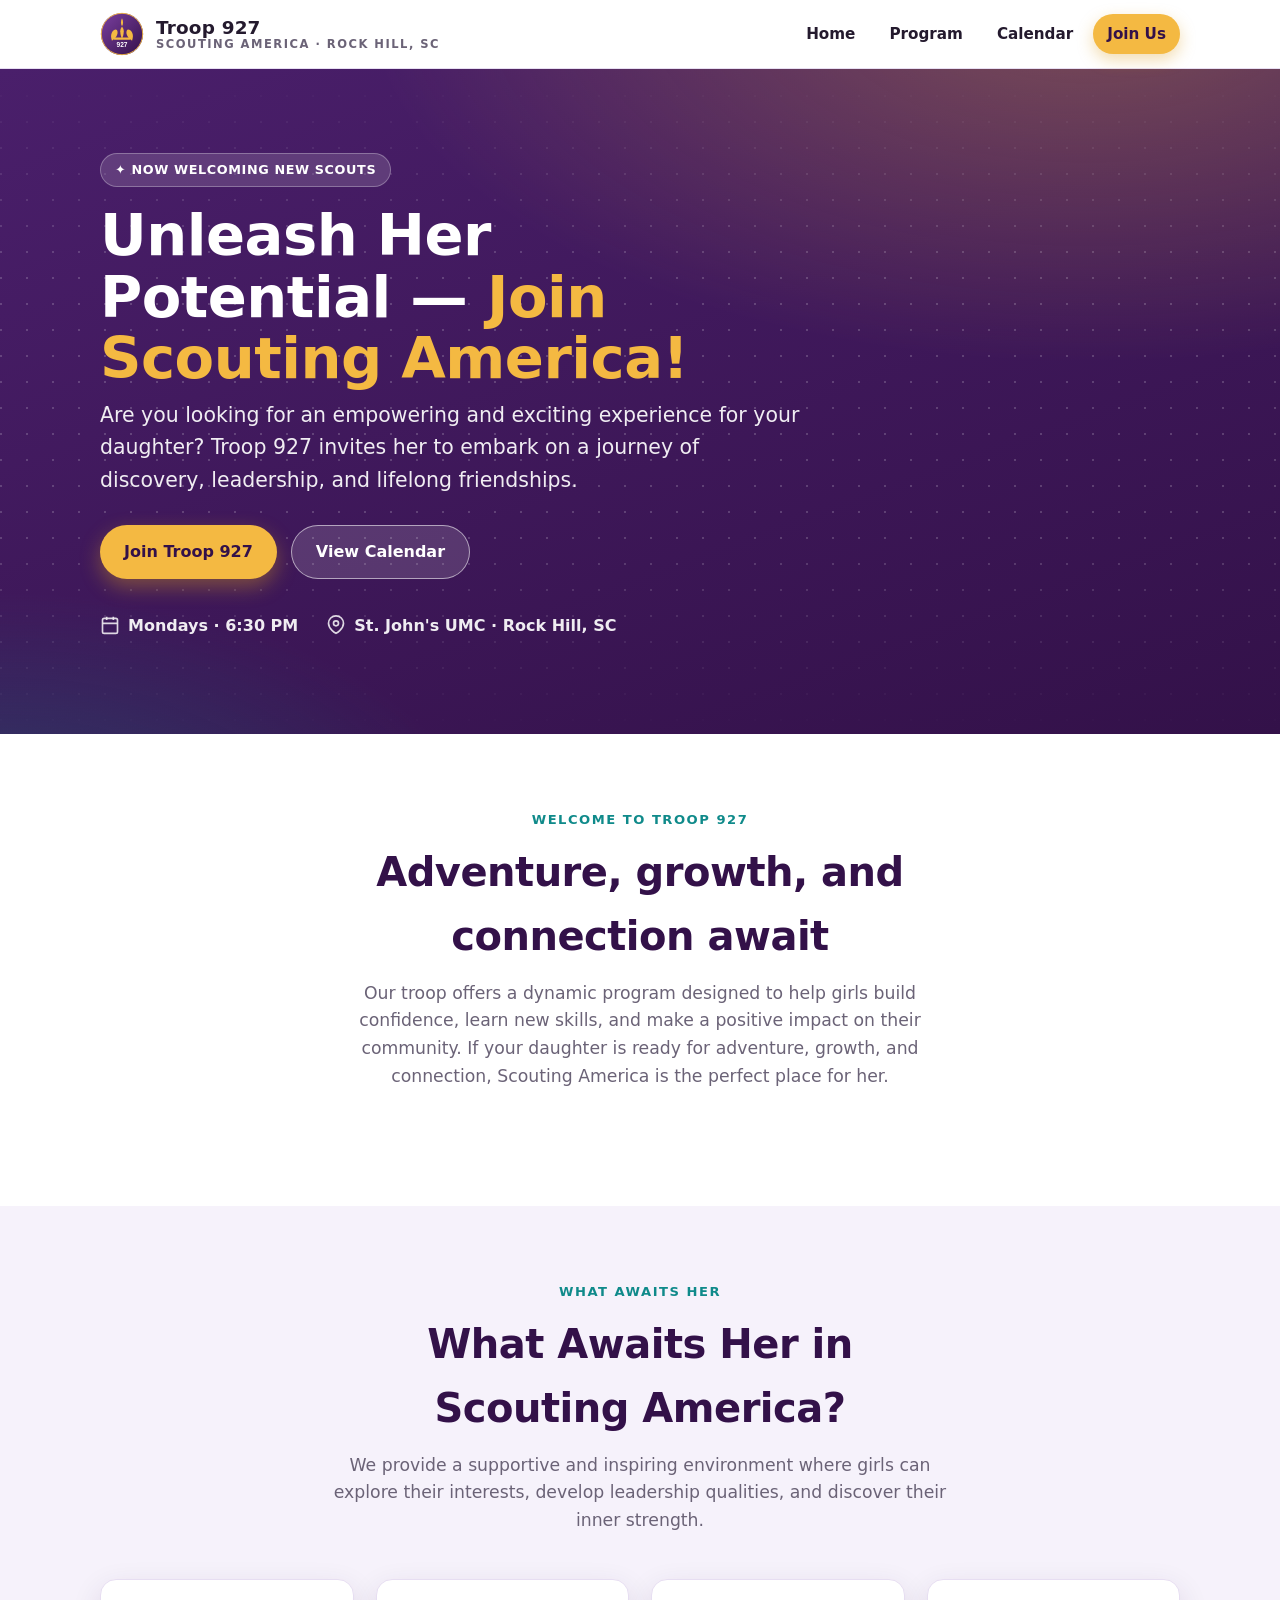
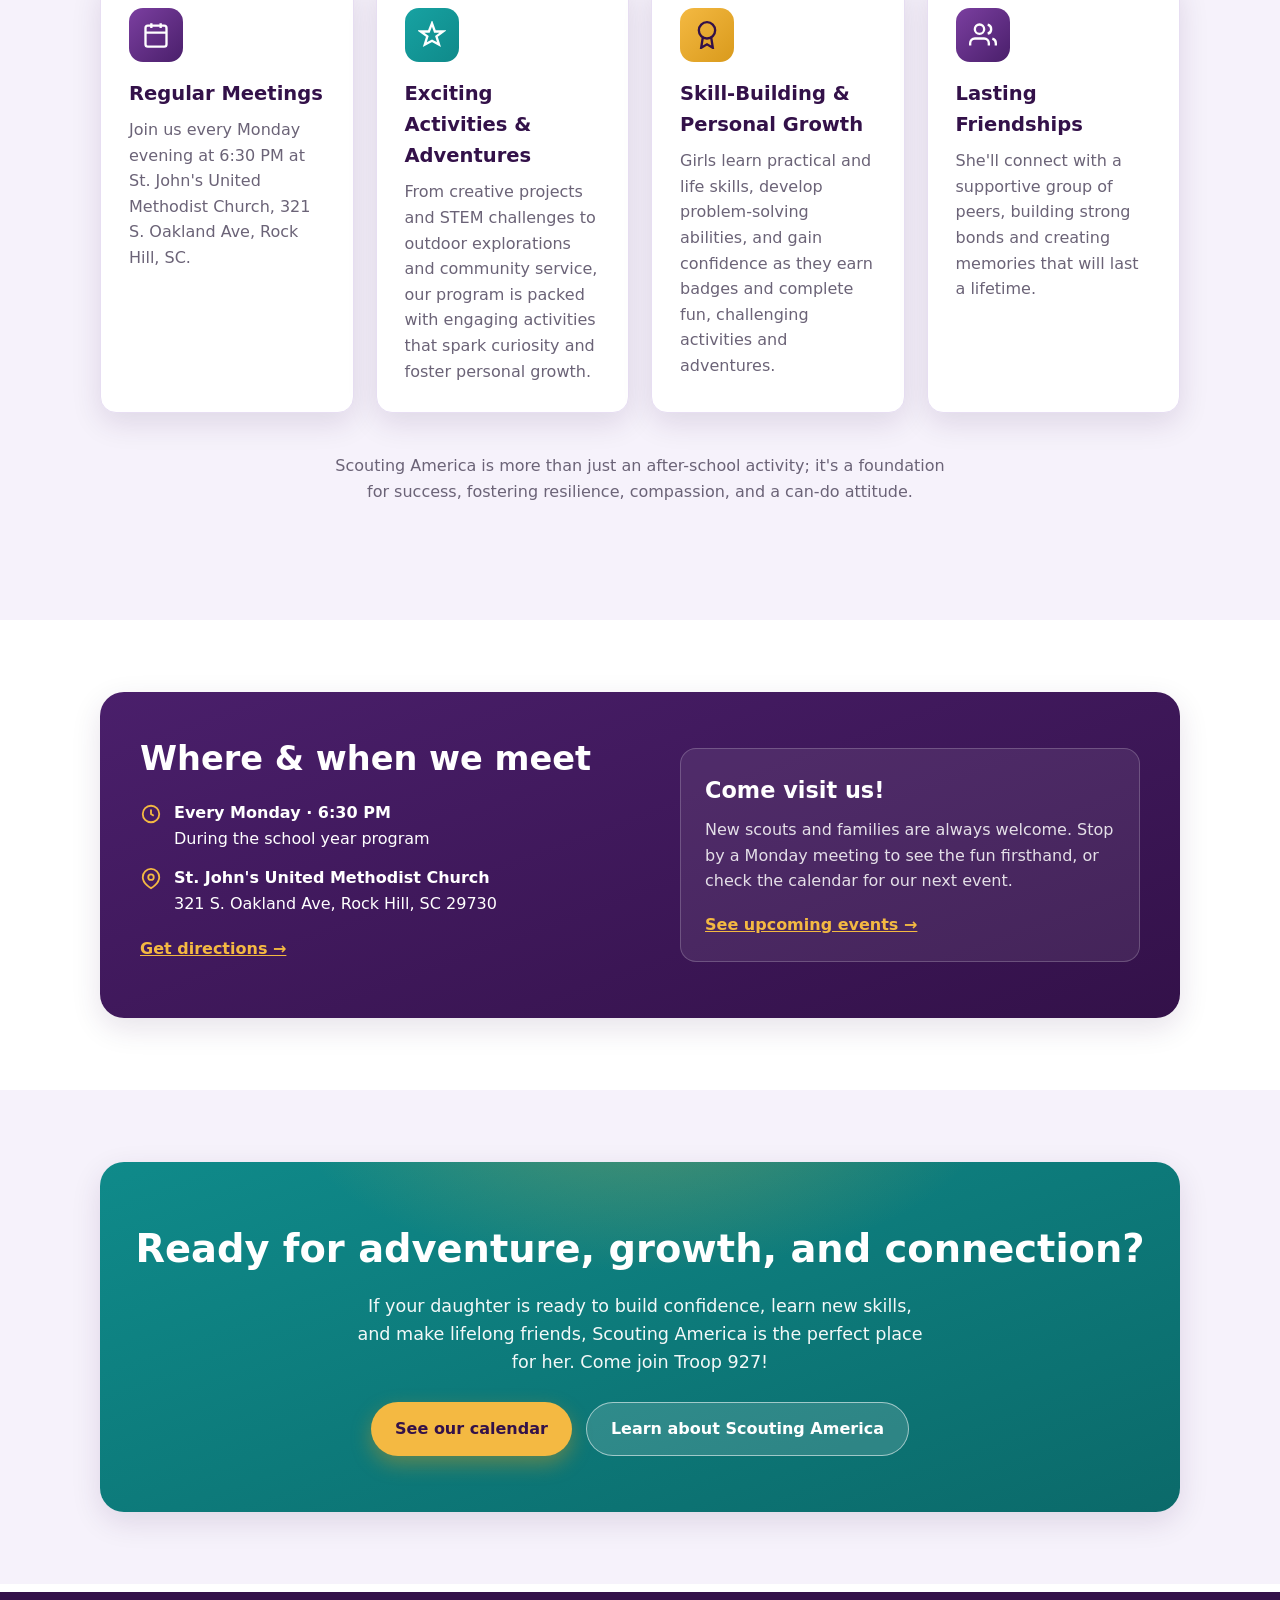
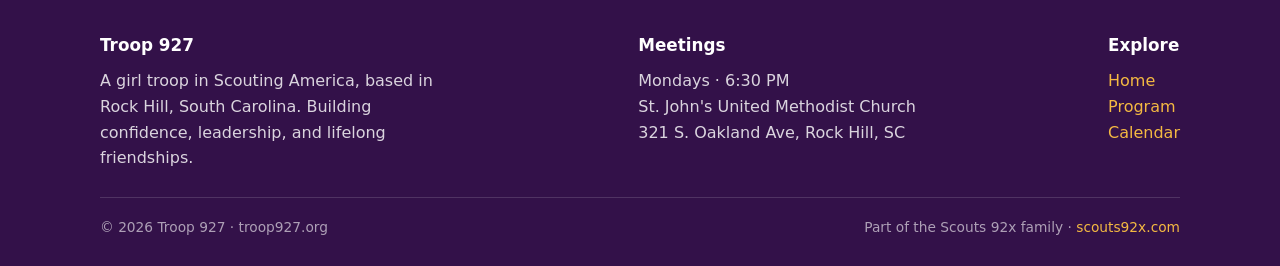
==== index.html @ 01d88c57 "Initial Troop 927 site: home + dynamic events calendar Co-authored-by: Copilot <223556219+Copilot@us" ====
<!DOCTYPE html>
<html lang="en">
<head>
  <meta charset="UTF-8" />
  <meta name="viewport" content="width=device-width, initial-scale=1.0" />
  <title>Troop 927 · Scouting America · Rock Hill, SC</title>
  <meta name="description" content="Troop 927 is a girl troop in Scouting America based in Rock Hill, SC. Adventure, leadership, and lifelong friendships. Meetings every Monday at 6:30pm at St. John's United Methodist Church." />
  <meta property="og:title" content="Troop 927 · Unleash Her Potential" />
  <meta property="og:description" content="Join our girl troop in Scouting America — adventure, leadership, and lifelong friendships in Rock Hill, SC." />
  <meta property="og:type" content="website" />
  <link rel="icon" href="assets/logo.svg" type="image/svg+xml" />
  <link rel="stylesheet" href="css/styles.css" />
</head>
<body>
  <header class="site-header">
    <div class="container bar">
      <a class="brand" href="index.html">
        <img src="assets/logo.svg" alt="Troop 927 crest" />
        <span class="name">Troop 927<span class="sub">Scouting America · Rock Hill, SC</span></span>
      </a>
      <button class="nav-toggle" aria-label="Menu" aria-expanded="false">
        <svg viewBox="0 0 24 24" fill="none" stroke="currentColor" stroke-width="2.2"><path d="M3 6h18M3 12h18M3 18h18"/></svg>
      </button>
      <nav class="nav">
        <a href="index.html">Home</a>
        <a href="index.html#program">Program</a>
        <a href="events.html">Calendar</a>
        <a href="index.html#join" class="cta">Join Us</a>
      </nav>
    </div>
  </header>

  <main>
    <!-- HERO -->
    <section class="hero">
      <div class="blob"></div>
      <div class="container">
        <span class="eyebrow">✦ Now welcoming new scouts</span>
        <h1>Unleash Her Potential — <span class="accent">Join Scouting America!</span></h1>
        <p class="lead">Are you looking for an empowering and exciting experience for your daughter? Troop 927 invites her to embark on a journey of discovery, leadership, and lifelong friendships.</p>
        <div class="hero-actions">
          <a class="btn btn-gold" href="#join">Join Troop 927</a>
          <a class="btn btn-ghost" href="events.html">View Calendar</a>
        </div>
        <div class="hero-meta">
          <span>
            <svg viewBox="0 0 24 24" fill="none" stroke="currentColor" stroke-width="2"><rect x="3" y="4" width="18" height="18" rx="2"/><path d="M16 2v4M8 2v4M3 10h18"/></svg>
            Mondays · 6:30 PM
          </span>
          <span>
            <svg viewBox="0 0 24 24" fill="none" stroke="currentColor" stroke-width="2"><path d="M21 10c0 7-9 12-9 12s-9-5-9-12a9 9 0 0 1 18 0z"/><circle cx="12" cy="10" r="3"/></svg>
            St. John's UMC · Rock Hill, SC
          </span>
        </div>
      </div>
    </section>

    <!-- INTRO -->
    <section class="section">
      <div class="container section-head">
        <span class="kicker">Welcome to Troop 927</span>
        <h2>Adventure, growth, and connection await</h2>
        <p>Our troop offers a dynamic program designed to help girls build confidence, learn new skills, and make a positive impact on their community. If your daughter is ready for adventure, growth, and connection, Scouting America is the perfect place for her.</p>
      </div>
    </section>

    <!-- PROGRAM CARDS -->
    <section class="section tint" id="program">
      <div class="container">
        <div class="section-head">
          <span class="kicker">What awaits her</span>
          <h2>What Awaits Her in Scouting America?</h2>
          <p>We provide a supportive and inspiring environment where girls can explore their interests, develop leadership qualities, and discover their inner strength.</p>
        </div>
        <div class="grid">
          <article class="card">
            <div class="ic">
              <svg viewBox="0 0 24 24" fill="none" stroke="currentColor" stroke-width="2"><rect x="3" y="4" width="18" height="18" rx="2"/><path d="M16 2v4M8 2v4M3 10h18"/></svg>
            </div>
            <h3>Regular Meetings</h3>
            <p>Join us every Monday evening at 6:30 PM at St. John's United Methodist Church, 321 S. Oakland Ave, Rock Hill, SC.</p>
          </article>
          <article class="card teal">
            <div class="ic">
              <svg viewBox="0 0 24 24" fill="none" stroke="currentColor" stroke-width="2"><path d="M12 2l2.5 7h7l-5.7 4.2 2.2 7L12 17l-6.2 3.2 2.2-7L2.3 9h7z"/></svg>
            </div>
            <h3>Exciting Activities &amp; Adventures</h3>
            <p>From creative projects and STEM challenges to outdoor explorations and community service, our program is packed with engaging activities that spark curiosity and foster personal growth.</p>
          </article>
          <article class="card gold">
            <div class="ic">
              <svg viewBox="0 0 24 24" fill="none" stroke="currentColor" stroke-width="2"><path d="M12 15a7 7 0 1 0 0-14 7 7 0 0 0 0 14z"/><path d="M8.5 13.5L7 23l5-3 5 3-1.5-9.5"/></svg>
            </div>
            <h3>Skill-Building &amp; Personal Growth</h3>
            <p>Girls learn practical and life skills, develop problem-solving abilities, and gain confidence as they earn badges and complete fun, challenging activities and adventures.</p>
          </article>
          <article class="card">
            <div class="ic">
              <svg viewBox="0 0 24 24" fill="none" stroke="currentColor" stroke-width="2"><path d="M17 21v-2a4 4 0 0 0-4-4H5a4 4 0 0 0-4 4v2"/><circle cx="9" cy="7" r="4"/><path d="M23 21v-2a4 4 0 0 0-3-3.87M16 3.13a4 4 0 0 1 0 7.75"/></svg>
            </div>
            <h3>Lasting Friendships</h3>
            <p>She'll connect with a supportive group of peers, building strong bonds and creating memories that will last a lifetime.</p>
          </article>
        </div>
        <p class="section-head" style="margin-top:40px;color:var(--muted)">Scouting America is more than just an after-school activity; it's a foundation for success, fostering resilience, compassion, and a can-do attitude.</p>
      </div>
    </section>

    <!-- MEETING DETAILS -->
    <section class="section">
      <div class="container">
        <div class="meeting">
          <div>
            <h2>Where &amp; when we meet</h2>
            <ul>
              <li>
                <svg viewBox="0 0 24 24" fill="none" stroke="currentColor" stroke-width="2"><circle cx="12" cy="12" r="9"/><path d="M12 7v5l3 2"/></svg>
                <div><strong>Every Monday · 6:30 PM</strong><br />During the school year program</div>
              </li>
              <li>
                <svg viewBox="0 0 24 24" fill="none" stroke="currentColor" stroke-width="2"><path d="M21 10c0 7-9 12-9 12s-9-5-9-12a9 9 0 0 1 18 0z"/><circle cx="12" cy="10" r="3"/></svg>
                <div><strong>St. John's United Methodist Church</strong><br />321 S. Oakland Ave, Rock Hill, SC 29730</div>
              </li>
            </ul>
            <p style="margin-top:20px"><a href="https://www.google.com/maps/search/?api=1&amp;query=St.+John%27s+United+Methodist+Church+321+S+Oakland+Ave+Rock+Hill+SC" target="_blank" rel="noopener">Get directions →</a></p>
          </div>
          <div class="map">
            <div class="big">Come visit us!</div>
            <p style="margin:8px 0 0;color:rgba(255,255,255,.85)">New scouts and families are always welcome. Stop by a Monday meeting to see the fun firsthand, or check the calendar for our next event.</p>
            <p style="margin:18px 0 0"><a href="events.html">See upcoming events →</a></p>
          </div>
        </div>
      </div>
    </section>

    <!-- JOIN CTA -->
    <section class="section tint" id="join">
      <div class="container">
        <div class="cta-band">
          <h2>Ready for adventure, growth, and connection?</h2>
          <p>If your daughter is ready to build confidence, learn new skills, and make lifelong friends, Scouting America is the perfect place for her. Come join Troop 927!</p>
          <div style="display:flex;gap:14px;justify-content:center;flex-wrap:wrap">
            <a class="btn btn-gold" href="events.html">See our calendar</a>
            <a class="btn btn-ghost" href="https://beascout.scouting.org/" target="_blank" rel="noopener">Learn about Scouting America</a>
          </div>
        </div>
      </div>
    </section>
  </main>

  <footer class="site-footer">
    <div class="container">
      <div class="cols">
        <div style="max-width:34ch">
          <h4>Troop 927</h4>
          <p style="margin:0">A girl troop in Scouting America, based in Rock Hill, South Carolina. Building confidence, leadership, and lifelong friendships.</p>
        </div>
        <div>
          <h4>Meetings</h4>
          <p style="margin:0">Mondays · 6:30 PM<br />St. John's United Methodist Church<br />321 S. Oakland Ave, Rock Hill, SC</p>
        </div>
        <div>
          <h4>Explore</h4>
          <p style="margin:0">
            <a href="index.html">Home</a><br />
            <a href="index.html#program">Program</a><br />
            <a href="events.html">Calendar</a>
          </p>
        </div>
      </div>
      <div class="fine">
        <span>&copy; <span id="year"></span> Troop 927 · troop927.org</span>
        <span>Part of the Scouts 92x family · <a href="https://scouts92x.com">scouts92x.com</a></span>
      </div>
    </div>
  </footer>

  <script src="js/main.js"></script>
</body>
</html>
---- css/styles.css ----
:root {
  --plum: #4a1f6b;
  --plum-deep: #331149;
  --violet: #7b3fa0;
  --gold: #f4b942;
  --gold-deep: #d99a1c;
  --teal: #0f8a8a;
  --ink: #241a2e;
  --muted: #6b6377;
  --paper: #ffffff;
  --cloud: #f6f2fb;
  --line: #e7def2;
  --shadow: 0 10px 30px rgba(51, 17, 73, .12);
  --radius: 16px;
  --max: 1120px;
  font-synthesis: none;
}

* { box-sizing: border-box; }

html { scroll-behavior: smooth; }

body {
  margin: 0;
  font-family: "Segoe UI", system-ui, -apple-system, Roboto, Helvetica, Arial, sans-serif;
  color: var(--ink);
  background: var(--paper);
  line-height: 1.6;
}

a { color: var(--violet); }

img { max-width: 100%; display: block; }

.container {
  width: 100%;
  max-width: var(--max);
  margin-inline: auto;
  padding-inline: 20px;
}

/* ---------- Header ---------- */
.site-header {
  position: sticky;
  top: 0;
  z-index: 40;
  background: rgba(255, 255, 255, .9);
  backdrop-filter: saturate(180%) blur(10px);
  border-bottom: 1px solid var(--line);
}
.site-header .bar {
  display: flex;
  align-items: center;
  justify-content: space-between;
  gap: 16px;
  padding-block: 12px;
}
.brand {
  display: flex;
  align-items: center;
  gap: 12px;
  text-decoration: none;
  color: var(--ink);
}
.brand img { width: 44px; height: 44px; }
.brand .name { font-weight: 800; font-size: 1.15rem; line-height: 1.1; letter-spacing: .2px; }
.brand .sub { display: block; font-weight: 600; font-size: .72rem; color: var(--muted); text-transform: uppercase; letter-spacing: 1.5px; }

.nav {
  display: flex;
  align-items: center;
  gap: 6px;
}
.nav a {
  text-decoration: none;
  color: var(--ink);
  font-weight: 600;
  padding: 8px 14px;
  border-radius: 999px;
  font-size: .95rem;
}
.nav a:hover { background: var(--cloud); }
.nav a.cta {
  background: var(--gold);
  color: var(--plum-deep);
  box-shadow: 0 6px 16px rgba(217, 154, 28, .35);
}
.nav a.cta:hover { background: var(--gold-deep); color: #fff; }

.nav-toggle { display: none; }

/* ---------- Buttons ---------- */
.btn {
  display: inline-flex;
  align-items: center;
  gap: 8px;
  text-decoration: none;
  font-weight: 700;
  padding: 13px 24px;
  border-radius: 999px;
  border: 0;
  cursor: pointer;
  font-size: 1rem;
  transition: transform .12s ease, box-shadow .12s ease;
}
.btn:hover { transform: translateY(-2px); }
.btn-gold { background: var(--gold); color: var(--plum-deep); box-shadow: 0 8px 20px rgba(217, 154, 28, .4); }
.btn-gold:hover { background: var(--gold-deep); color: #fff; }
.btn-ghost { background: rgba(255, 255, 255, .14); color: #fff; border: 1.5px solid rgba(255, 255, 255, .55); }
.btn-ghost:hover { background: rgba(255, 255, 255, .24); }
.btn-plum { background: var(--plum); color: #fff; box-shadow: var(--shadow); }
.btn-plum:hover { background: var(--plum-deep); }

/* ---------- Hero ---------- */
.hero {
  position: relative;
  color: #fff;
  background:
    radial-gradient(1200px 600px at 85% -10%, rgba(244, 185, 66, .32), transparent 60%),
    radial-gradient(900px 500px at 0% 120%, rgba(15, 138, 138, .35), transparent 55%),
    linear-gradient(160deg, var(--plum) 0%, var(--plum-deep) 100%);
  overflow: hidden;
}
.hero .container { padding-block: 84px 96px; position: relative; z-index: 2; }
.eyebrow {
  display: inline-flex;
  align-items: center;
  gap: 8px;
  background: rgba(255, 255, 255, .14);
  border: 1px solid rgba(255, 255, 255, .28);
  color: #fff;
  padding: 6px 14px;
  border-radius: 999px;
  font-weight: 700;
  font-size: .8rem;
  letter-spacing: .6px;
  text-transform: uppercase;
}
.hero h1 {
  font-size: clamp(2.1rem, 5vw, 3.6rem);
  line-height: 1.06;
  margin: 18px 0 10px;
  max-width: 16ch;
  font-weight: 900;
  letter-spacing: -.5px;
}
.hero h1 .accent { color: var(--gold); }
.hero p.lead {
  font-size: clamp(1.05rem, 2vw, 1.28rem);
  max-width: 54ch;
  color: rgba(255, 255, 255, .92);
  margin: 0 0 28px;
}
.hero-actions { display: flex; flex-wrap: wrap; gap: 14px; }
.hero-meta {
  margin-top: 34px;
  display: flex;
  flex-wrap: wrap;
  gap: 12px 28px;
  font-weight: 600;
  color: rgba(255, 255, 255, .92);
}
.hero-meta span { display: inline-flex; align-items: center; gap: 8px; }
.hero-meta svg { width: 20px; height: 20px; opacity: .9; }
.blob {
  position: absolute;
  inset: 0;
  z-index: 1;
  opacity: .18;
  background-image: radial-gradient(circle at 1px 1px, #fff 1px, transparent 0);
  background-size: 26px 26px;
  mask-image: linear-gradient(180deg, transparent, #000 30%, #000 70%, transparent);
}

/* ---------- Sections ---------- */
.section { padding-block: 72px; }
.section.tint { background: var(--cloud); }
.section-head { text-align: center; max-width: 62ch; margin: 0 auto 44px; }
.section-head .kicker {
  color: var(--teal);
  font-weight: 800;
  letter-spacing: 1.5px;
  text-transform: uppercase;
  font-size: .82rem;
}
.section-head h2 {
  font-size: clamp(1.7rem, 3.4vw, 2.5rem);
  margin: 8px 0 12px;
  font-weight: 900;
  letter-spacing: -.5px;
  color: var(--plum-deep);
}
.section-head p { color: var(--muted); font-size: 1.08rem; margin: 0; }

/* ---------- Cards ---------- */
.grid {
  display: grid;
  grid-template-columns: repeat(auto-fit, minmax(250px, 1fr));
  gap: 22px;
}
.card {
  background: var(--paper);
  border: 1px solid var(--line);
  border-radius: var(--radius);
  padding: 28px;
  box-shadow: var(--shadow);
  transition: transform .15s ease, box-shadow .15s ease;
}
.card:hover { transform: translateY(-4px); box-shadow: 0 18px 40px rgba(51, 17, 73, .16); }
.card .ic {
  width: 54px; height: 54px;
  border-radius: 14px;
  display: grid; place-items: center;
  margin-bottom: 16px;
  background: linear-gradient(135deg, var(--violet), var(--plum));
  color: #fff;
}
.card .ic svg { width: 28px; height: 28px; }
.card.teal .ic { background: linear-gradient(135deg, #17a2a2, var(--teal)); }
.card.gold .ic { background: linear-gradient(135deg, var(--gold), var(--gold-deep)); color: var(--plum-deep); }
.card h3 { margin: 0 0 8px; font-size: 1.22rem; color: var(--plum-deep); }
.card p { margin: 0; color: var(--muted); }

/* ---------- Meeting strip ---------- */
.meeting {
  display: grid;
  grid-template-columns: 1.1fr 1fr;
  gap: 34px;
  align-items: center;
  background: linear-gradient(160deg, var(--plum), var(--plum-deep));
  color: #fff;
  border-radius: 24px;
  padding: 40px;
  box-shadow: var(--shadow);
}
.meeting h2 { margin: 0 0 14px; font-size: clamp(1.5rem, 3vw, 2.1rem); }
.meeting ul { list-style: none; padding: 0; margin: 0; display: grid; gap: 14px; }
.meeting li { display: flex; gap: 12px; align-items: flex-start; }
.meeting li svg { width: 22px; height: 22px; flex: none; margin-top: 3px; color: var(--gold); }
.meeting .map {
  background: rgba(255, 255, 255, .08);
  border: 1px solid rgba(255, 255, 255, .2);
  border-radius: 16px;
  padding: 24px;
}
.meeting .map .big { font-size: 1.4rem; font-weight: 800; }
.meeting a { color: var(--gold); font-weight: 700; }

/* ---------- CTA band ---------- */
.cta-band {
  text-align: center;
  background:
    radial-gradient(600px 300px at 50% -20%, rgba(244,185,66,.3), transparent 60%),
    linear-gradient(160deg, var(--teal), #0b6a6a);
  color: #fff;
  border-radius: 24px;
  padding: 56px 28px;
  box-shadow: var(--shadow);
}
.cta-band h2 { font-size: clamp(1.7rem, 3.4vw, 2.4rem); margin: 0 0 12px; }
.cta-band p { max-width: 52ch; margin: 0 auto 26px; font-size: 1.1rem; opacity: .95; }

/* ---------- Footer ---------- */
.site-footer {
  background: var(--plum-deep);
  color: rgba(255, 255, 255, .82);
  padding-block: 40px 28px;
  margin-top: 8px;
}
.site-footer .cols {
  display: flex;
  flex-wrap: wrap;
  gap: 28px;
  justify-content: space-between;
}
.site-footer h4 { color: #fff; margin: 0 0 10px; font-size: 1.05rem; }
.site-footer a { color: var(--gold); text-decoration: none; }
.site-footer a:hover { text-decoration: underline; }
.site-footer .fine {
  border-top: 1px solid rgba(255, 255, 255, .14);
  margin-top: 26px;
  padding-top: 18px;
  font-size: .86rem;
  color: rgba(255, 255, 255, .6);
  display: flex;
  flex-wrap: wrap;
  gap: 8px 20px;
  justify-content: space-between;
}

/* ---------- Events page ---------- */
.page-hero {
  background: linear-gradient(160deg, var(--plum) 0%, var(--plum-deep) 100%);
  color: #fff;
  padding-block: 56px;
}
.page-hero h1 { font-size: clamp(1.9rem, 4vw, 2.9rem); margin: 0 0 8px; font-weight: 900; }
.page-hero p { margin: 0; color: rgba(255, 255, 255, .9); font-size: 1.1rem; }

.events-toolbar {
  display: flex;
  flex-wrap: wrap;
  align-items: center;
  justify-content: space-between;
  gap: 14px;
  margin-bottom: 26px;
}
.pill-note {
  display: inline-flex;
  align-items: center;
  gap: 8px;
  background: var(--cloud);
  color: var(--plum-deep);
  border: 1px solid var(--line);
  padding: 8px 16px;
  border-radius: 999px;
  font-weight: 600;
  font-size: .92rem;
}
.pill-note .dot { width: 9px; height: 9px; border-radius: 50%; background: var(--teal); }
.toggle-btn {
  background: var(--paper);
  border: 1.5px solid var(--line);
  color: var(--plum);
  font-weight: 700;
  padding: 9px 18px;
  border-radius: 999px;
  cursor: pointer;
  font-size: .92rem;
}
.toggle-btn:hover { background: var(--cloud); }
.toggle-btn[aria-pressed="true"] { background: var(--plum); color: #fff; border-color: var(--plum); }

.month-group { margin-bottom: 40px; }
.month-label {
  font-size: 1.05rem;
  font-weight: 800;
  color: var(--teal);
  text-transform: uppercase;
  letter-spacing: 1.4px;
  margin: 0 0 16px;
  padding-bottom: 8px;
  border-bottom: 2px solid var(--line);
}
.event-row {
  display: grid;
  grid-template-columns: 96px 1fr;
  gap: 20px;
  align-items: stretch;
  background: var(--paper);
  border: 1px solid var(--line);
  border-left: 5px solid var(--violet);
  border-radius: 14px;
  padding: 18px 20px;
  margin-bottom: 14px;
  box-shadow: 0 4px 14px rgba(51, 17, 73, .06);
  transition: transform .12s ease, box-shadow .12s ease;
}
.event-row:hover { transform: translateX(3px); box-shadow: 0 10px 24px rgba(51, 17, 73, .12); }
.event-row.today { border-left-color: var(--gold); background: linear-gradient(90deg, rgba(244,185,66,.1), var(--paper) 40%); }
.event-row[data-cat="campout"] { border-left-color: var(--teal); }
.event-row[data-cat="holiday"] { border-left-color: #c0447a; }
.event-row[data-cat="service"] { border-left-color: #2f8f4e; }

.date-badge {
  text-align: center;
  border-radius: 12px;
  background: var(--cloud);
  padding: 10px 6px;
  display: flex;
  flex-direction: column;
  justify-content: center;
}
.date-badge .d { font-size: 1.7rem; font-weight: 900; color: var(--plum-deep); line-height: 1; }
.date-badge .m { font-size: .72rem; font-weight: 800; letter-spacing: 1px; text-transform: uppercase; color: var(--violet); margin-top: 4px; }
.date-badge .rng { font-size: .78rem; font-weight: 800; color: var(--plum-deep); line-height: 1.2; }

.event-body { min-width: 0; }
.event-body .title { font-weight: 800; color: var(--ink); font-size: 1.08rem; margin: 0 0 4px; }
.event-body .desc { color: var(--muted); margin: 0; font-size: .96rem; }
.event-body .when { display: none; }
.tag {
  display: inline-block;
  font-size: .68rem;
  font-weight: 800;
  letter-spacing: .6px;
  text-transform: uppercase;
  padding: 3px 9px;
  border-radius: 999px;
  margin-top: 8px;
  background: var(--cloud);
  color: var(--violet);
}
.tag.campout { background: #e2f5f5; color: #0b6a6a; }
.tag.holiday { background: #fbe4ee; color: #b03a6c; }
.tag.service { background: #e4f5ea; color: #276b3f; }
.tag.meeting { background: #efe6f7; color: #6a3f8f; }
.tag.today-tag { background: var(--gold); color: var(--plum-deep); }

.empty-state {
  text-align: center;
  padding: 60px 20px;
  color: var(--muted);
}
.empty-state svg { width: 56px; height: 56px; color: var(--line); margin-bottom: 12px; }

/* ---------- Responsive ---------- */
@media (max-width: 860px) {
  .meeting { grid-template-columns: 1fr; }
}
@media (max-width: 720px) {
  .nav {
    position: absolute;
    top: 100%;
    right: 20px;
    left: 20px;
    flex-direction: column;
    align-items: stretch;
    background: var(--paper);
    border: 1px solid var(--line);
    border-radius: 14px;
    padding: 10px;
    box-shadow: var(--shadow);
    display: none;
  }
  .nav.open { display: flex; }
  .nav a { padding: 12px 14px; }
  .nav-toggle {
    display: inline-grid;
    place-items: center;
    width: 44px; height: 44px;
    border-radius: 10px;
    border: 1px solid var(--line);
    background: var(--paper);
    cursor: pointer;
  }
  .nav-toggle svg { width: 24px; height: 24px; color: var(--plum); }
  .event-row { grid-template-columns: 78px 1fr; gap: 14px; }
}
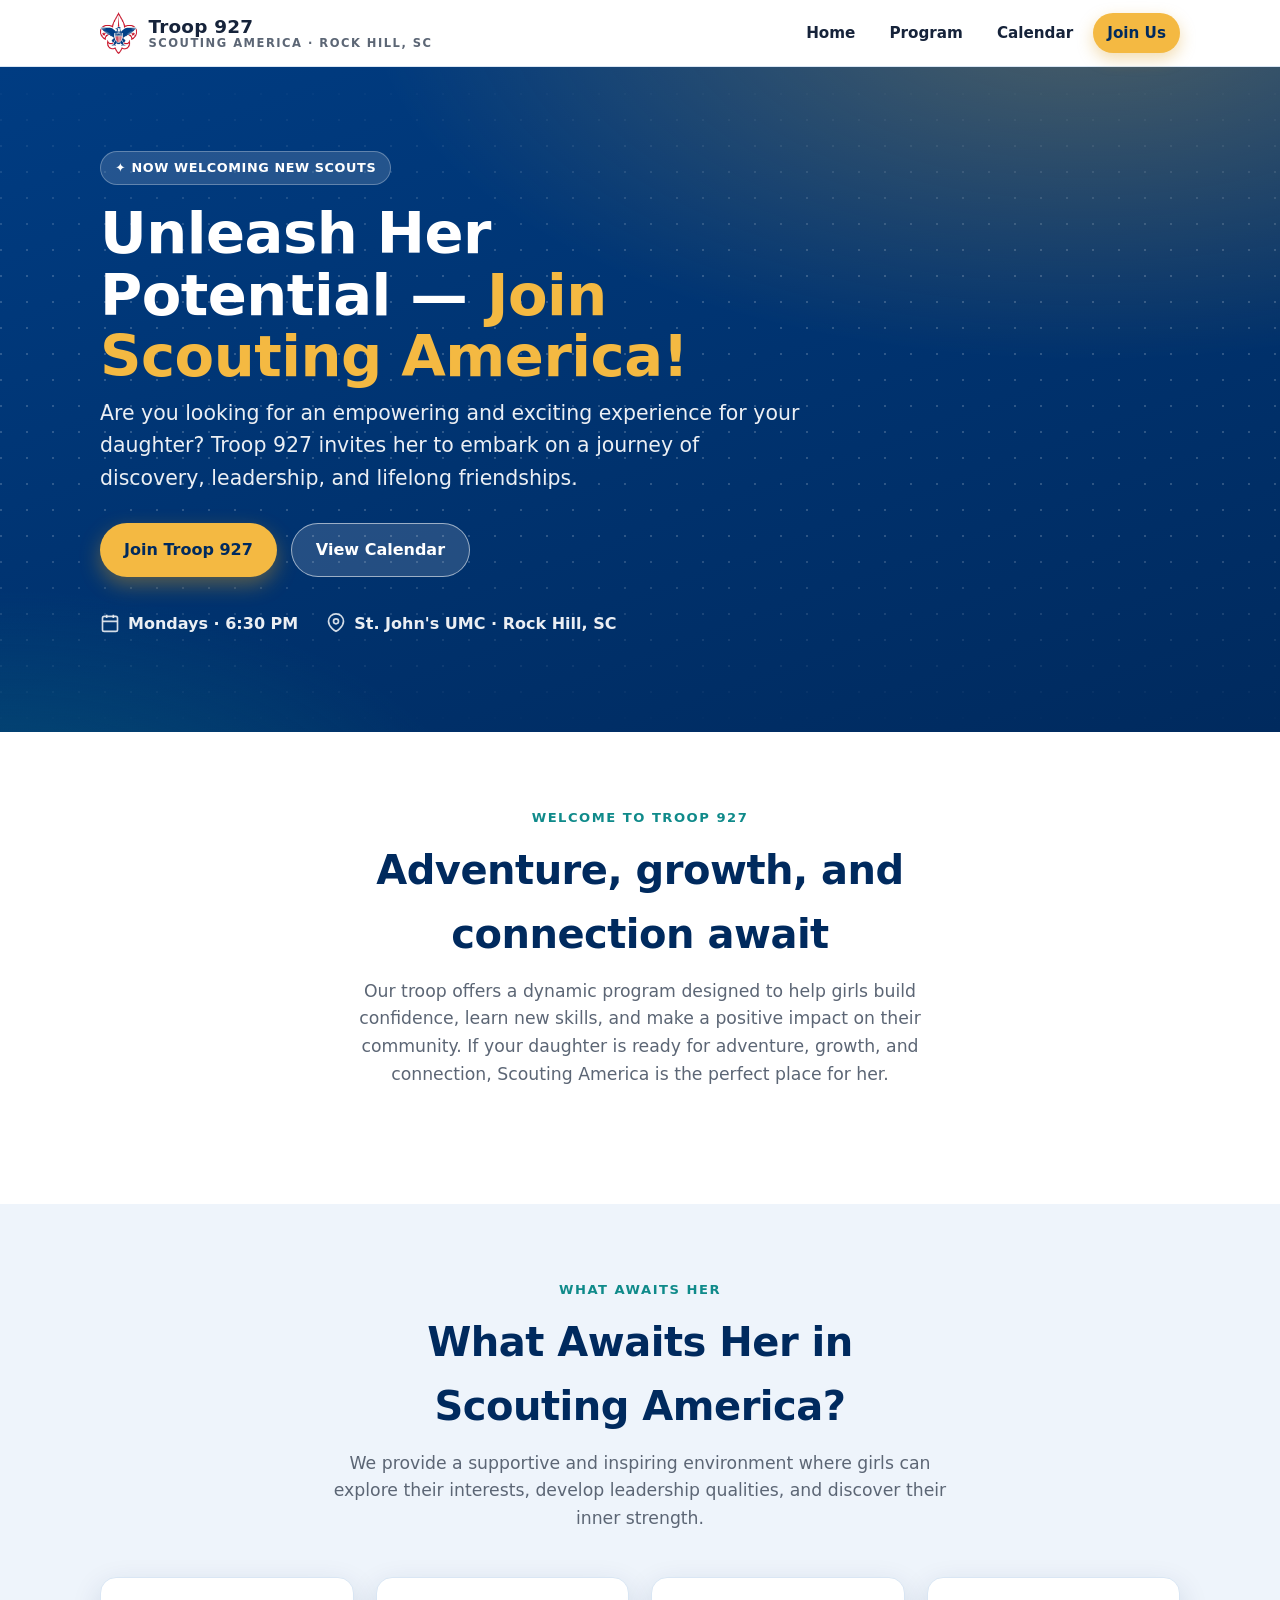
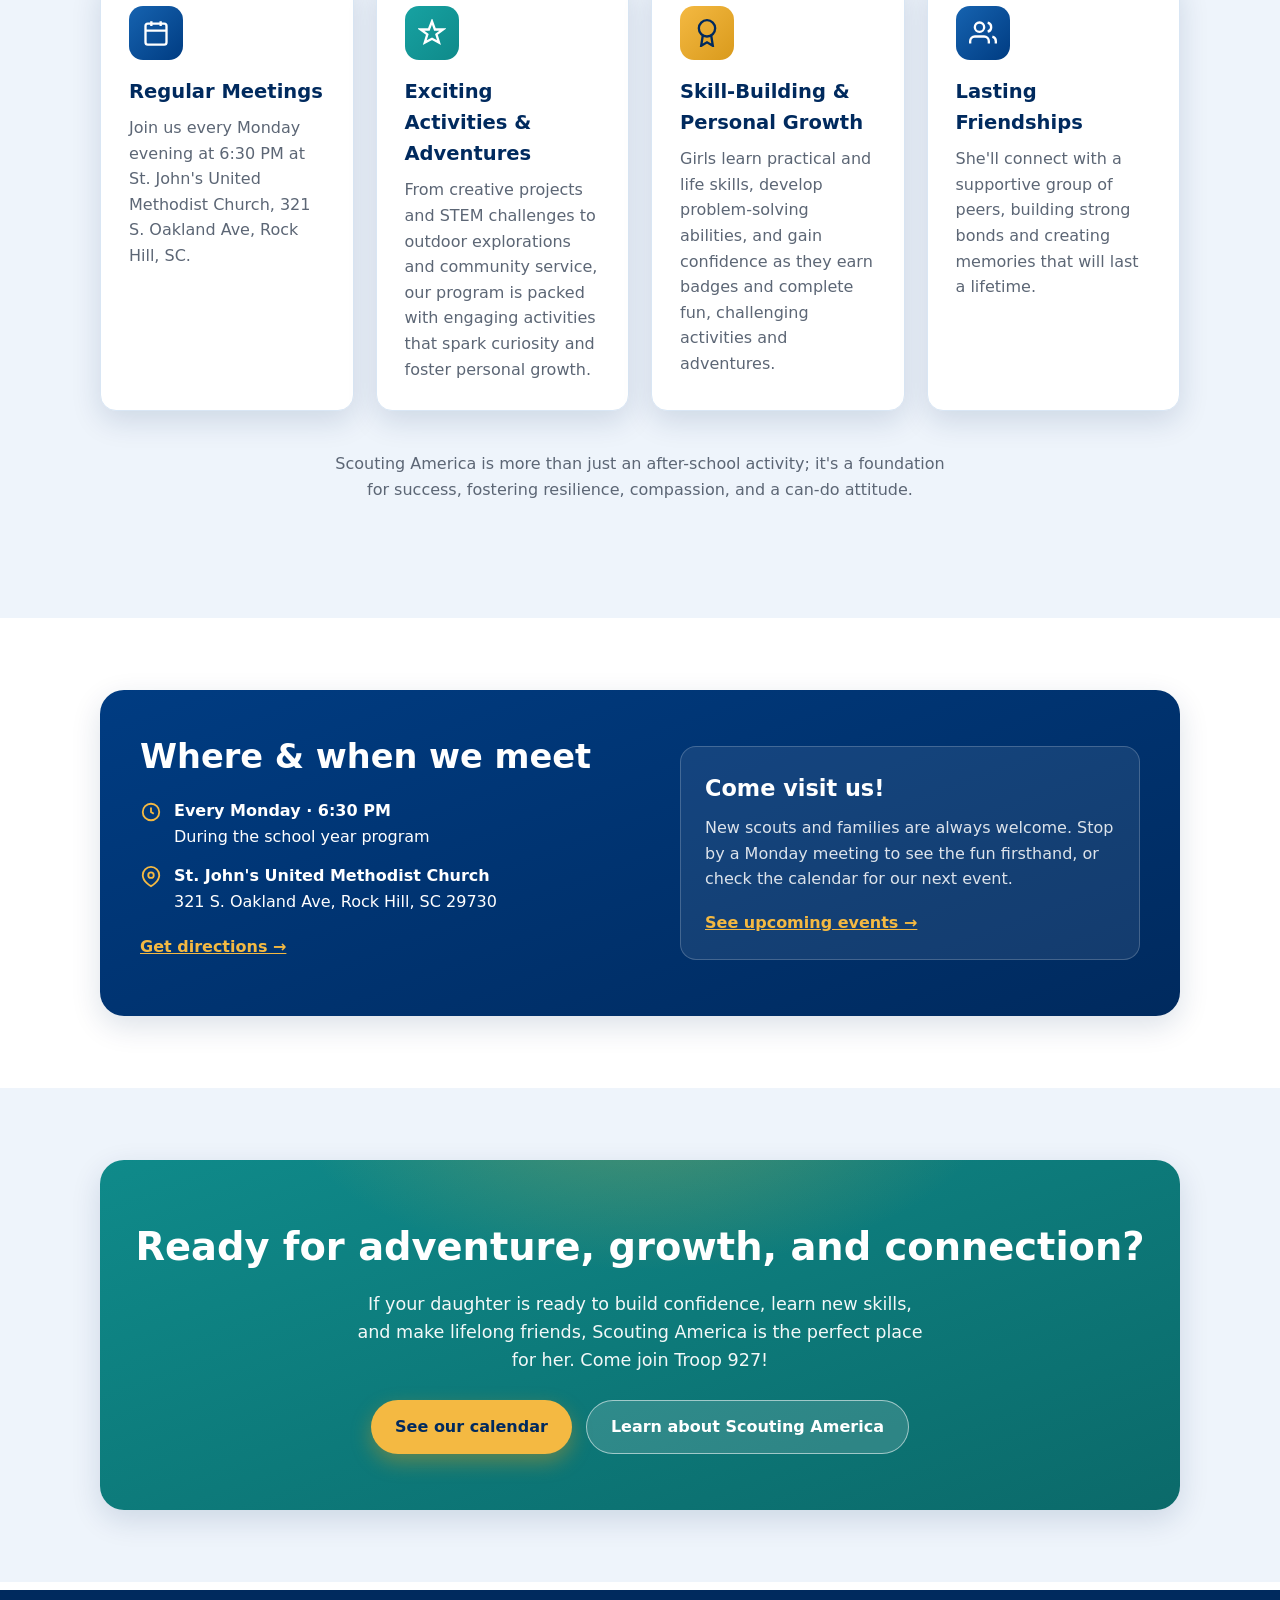
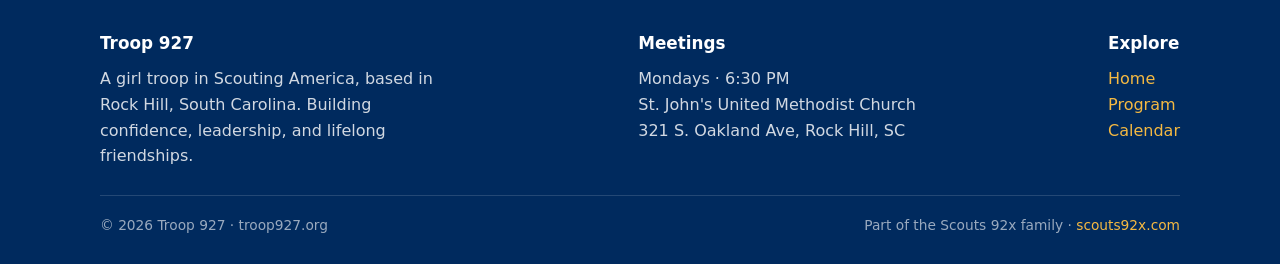
==== commit 462c1ee5: "Rebrand to Scouting America blue; use official emblem logo (transparent) Co-authored-by: Copilot <22" ====
--- a/index.html
+++ b/index.html
@@ -8,14 +8,14 @@
   <meta property="og:title" content="Troop 927 · Unleash Her Potential" />
   <meta property="og:description" content="Join our girl troop in Scouting America — adventure, leadership, and lifelong friendships in Rock Hill, SC." />
   <meta property="og:type" content="website" />
-  <link rel="icon" href="assets/logo.svg" type="image/svg+xml" />
+  <link rel="icon" href="assets/logo.png" type="image/png" />
   <link rel="stylesheet" href="css/styles.css" />
 </head>
 <body>
   <header class="site-header">
     <div class="container bar">
       <a class="brand" href="index.html">
-        <img src="assets/logo.svg" alt="Troop 927 crest" />
+        <img src="assets/logo.png" alt="Troop 927 crest" />
         <span class="name">Troop 927<span class="sub">Scouting America · Rock Hill, SC</span></span>
       </a>
       <button class="nav-toggle" aria-label="Menu" aria-expanded="false">
--- a/css/styles.css
+++ b/css/styles.css
@@ -1,16 +1,16 @@
 :root {
-  --plum: #4a1f6b;
-  --plum-deep: #331149;
-  --violet: #7b3fa0;
+  --plum: #003c82;
+  --plum-deep: #002a5e;
+  --violet: #1663b0;
   --gold: #f4b942;
   --gold-deep: #d99a1c;
   --teal: #0f8a8a;
-  --ink: #241a2e;
-  --muted: #6b6377;
+  --ink: #16233a;
+  --muted: #5c6675;
   --paper: #ffffff;
-  --cloud: #f6f2fb;
-  --line: #e7def2;
-  --shadow: 0 10px 30px rgba(51, 17, 73, .12);
+  --cloud: #eef4fb;
+  --line: #d9e6f4;
+  --shadow: 0 10px 30px rgba(0, 42, 94, .14);
   --radius: 16px;
   --max: 1120px;
   font-synthesis: none;
@@ -62,7 +62,7 @@
   text-decoration: none;
   color: var(--ink);
 }
-.brand img { width: 44px; height: 44px; }
+.brand img { height: 42px; width: auto; }
 .brand .name { font-weight: 800; font-size: 1.15rem; line-height: 1.1; letter-spacing: .2px; }
 .brand .sub { display: block; font-weight: 600; font-size: .72rem; color: var(--muted); text-transform: uppercase; letter-spacing: 1.5px; }
 
@@ -206,7 +206,7 @@
   box-shadow: var(--shadow);
   transition: transform .15s ease, box-shadow .15s ease;
 }
-.card:hover { transform: translateY(-4px); box-shadow: 0 18px 40px rgba(51, 17, 73, .16); }
+.card:hover { transform: translateY(-4px); box-shadow: 0 18px 40px rgba(0, 42, 94, .18); }
 .card .ic {
   width: 54px; height: 54px;
   border-radius: 14px;
@@ -353,10 +353,10 @@
   border-radius: 14px;
   padding: 18px 20px;
   margin-bottom: 14px;
-  box-shadow: 0 4px 14px rgba(51, 17, 73, .06);
+  box-shadow: 0 4px 14px rgba(0, 42, 94, .07);
   transition: transform .12s ease, box-shadow .12s ease;
 }
-.event-row:hover { transform: translateX(3px); box-shadow: 0 10px 24px rgba(51, 17, 73, .12); }
+.event-row:hover { transform: translateX(3px); box-shadow: 0 10px 24px rgba(0, 42, 94, .14); }
 .event-row.today { border-left-color: var(--gold); background: linear-gradient(90deg, rgba(244,185,66,.1), var(--paper) 40%); }
 .event-row[data-cat="campout"] { border-left-color: var(--teal); }
 .event-row[data-cat="holiday"] { border-left-color: #c0447a; }
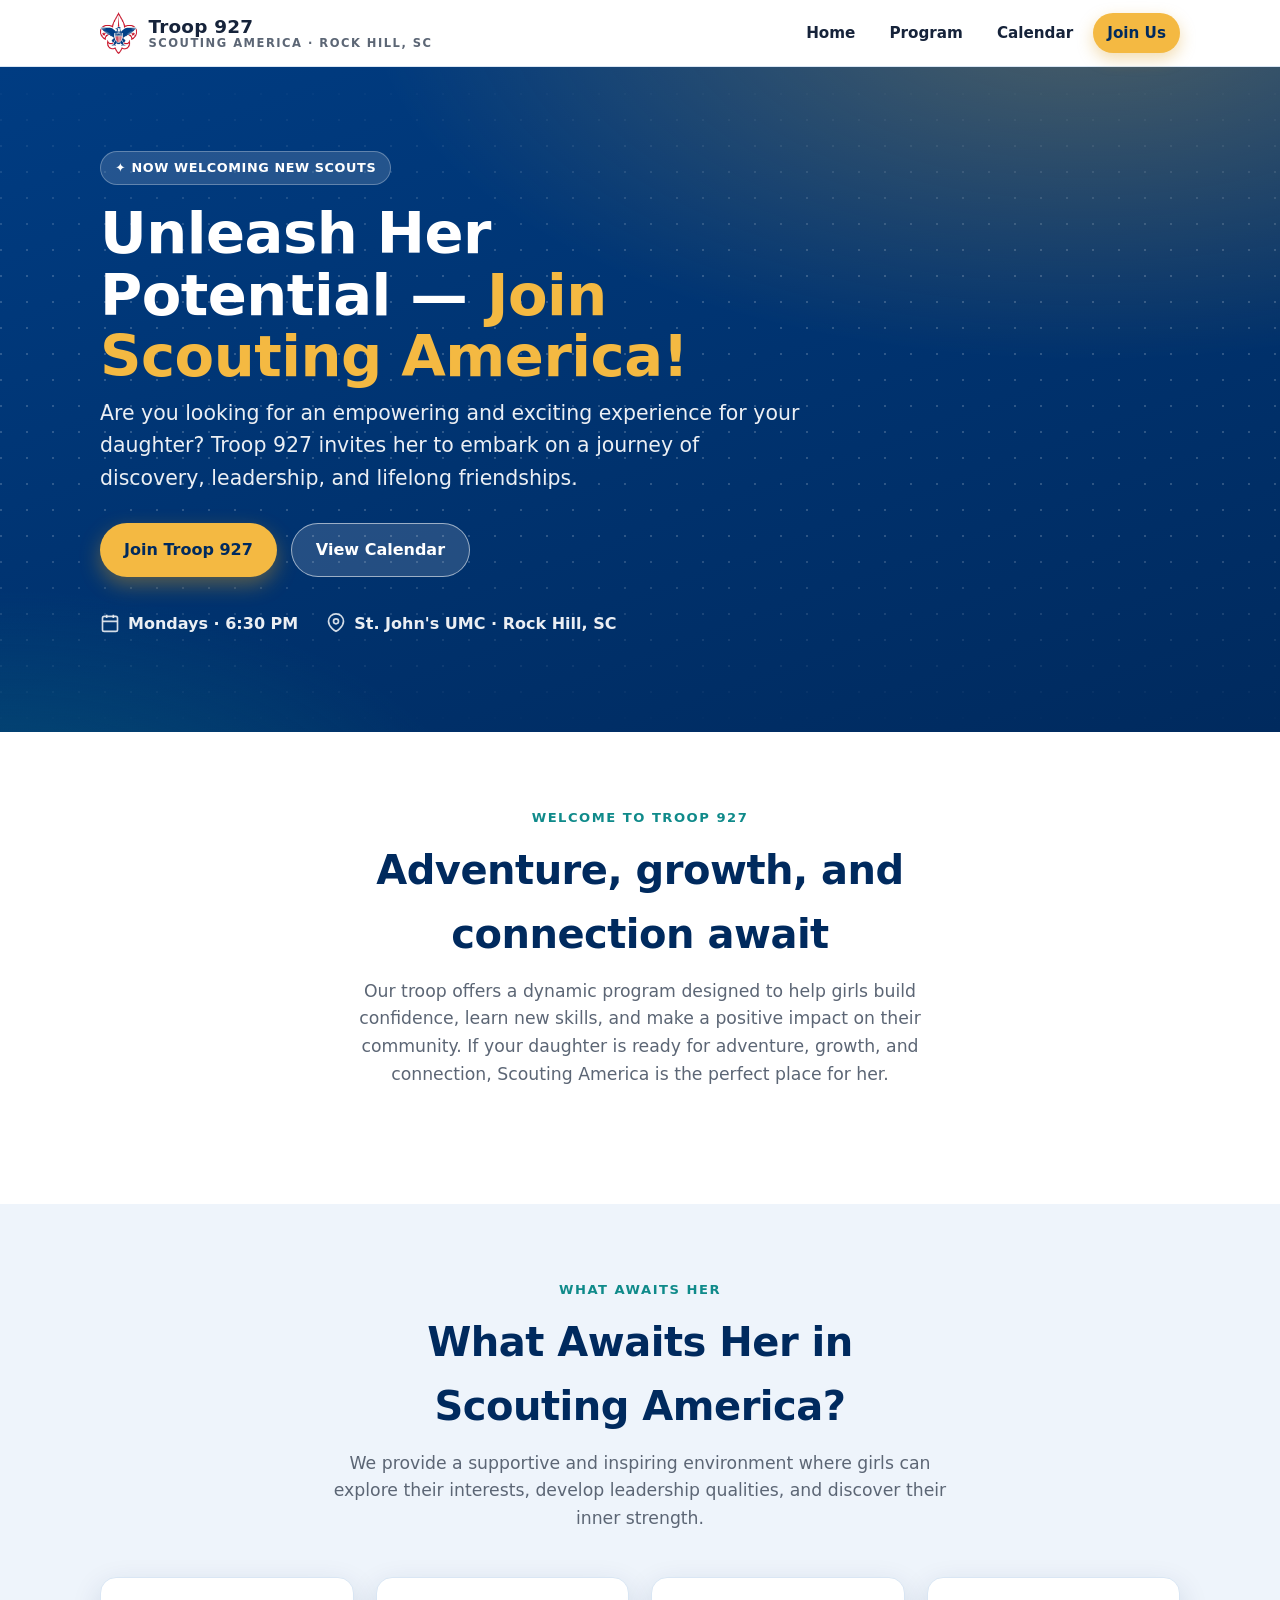
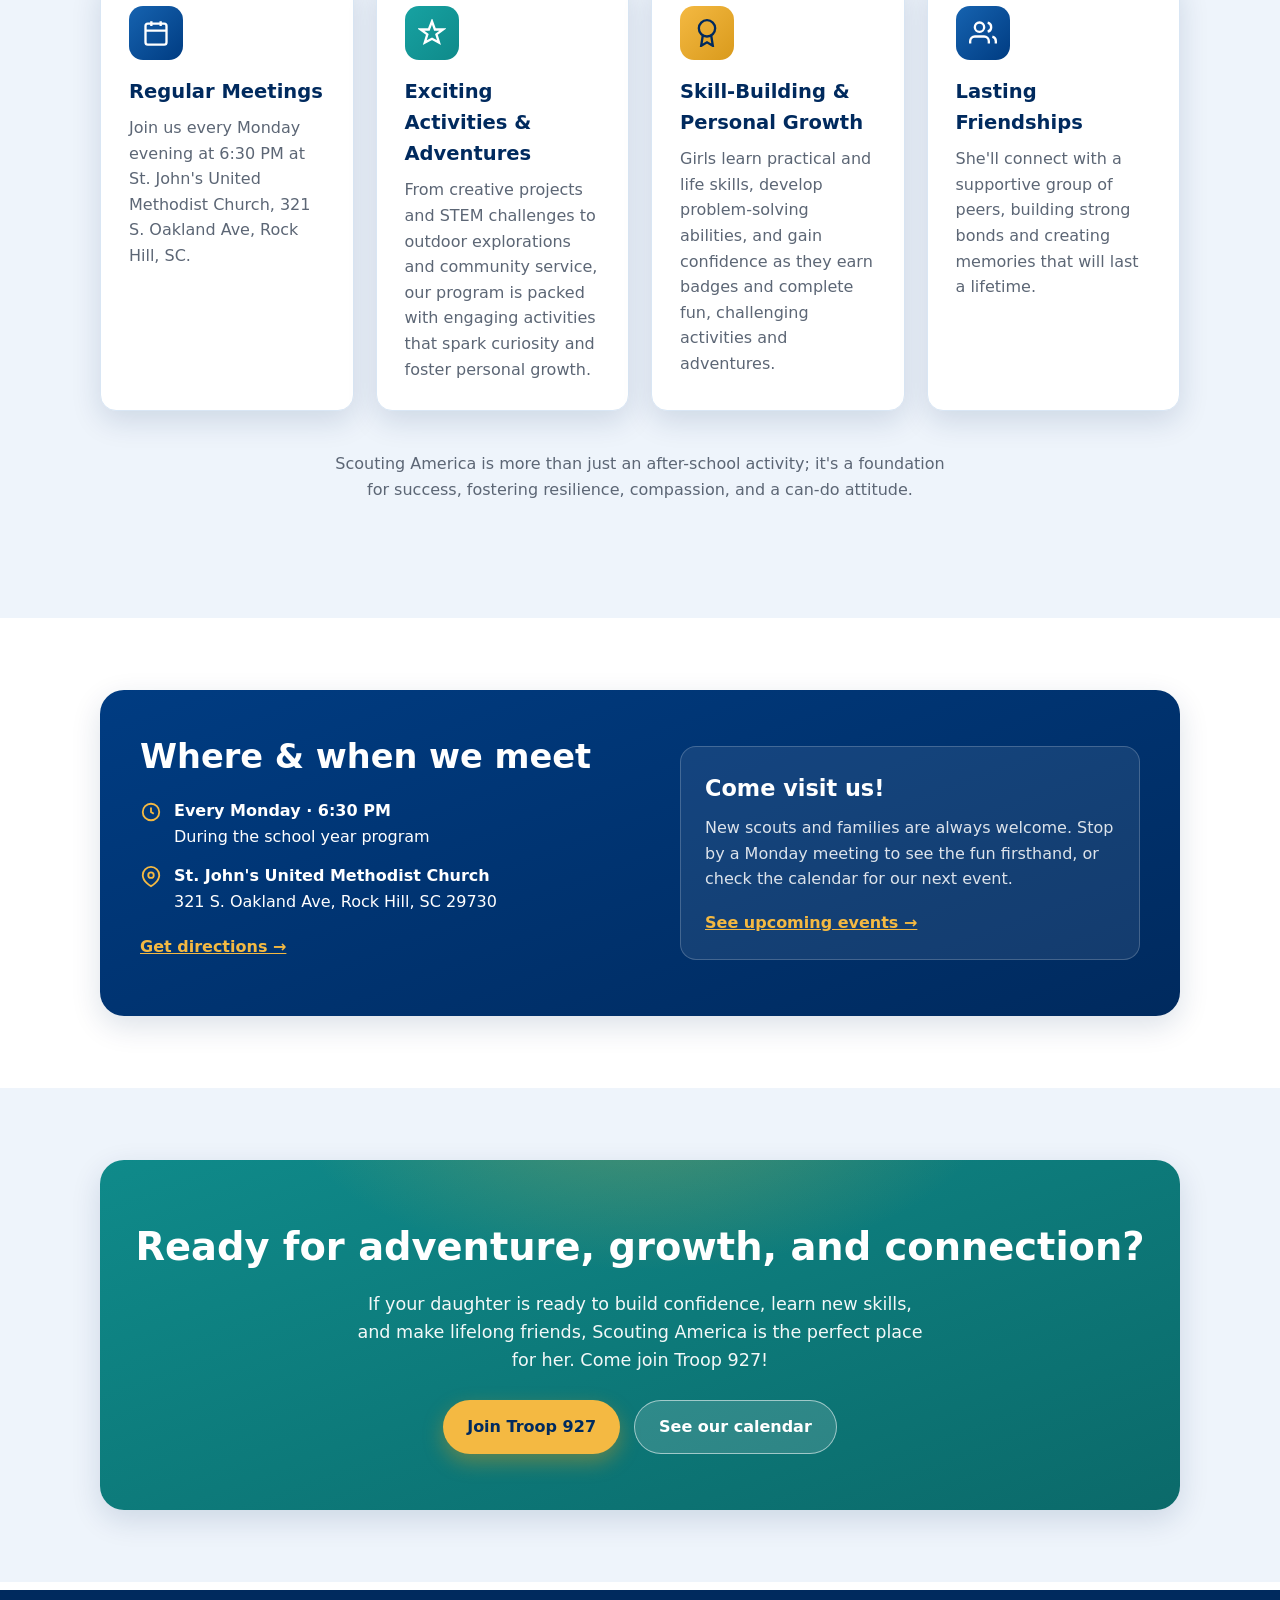
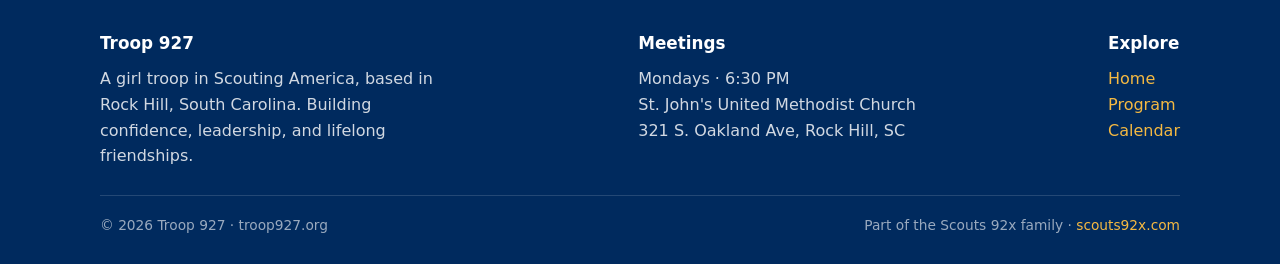
==== commit 350f5140: "Link Join buttons to BeAScout unit page Co-authored-by: Copilot <223556219+Copilot@users.noreply.git" ====
--- a/index.html
+++ b/index.html
@@ -39,7 +39,7 @@
         <h1>Unleash Her Potential — <span class="accent">Join Scouting America!</span></h1>
         <p class="lead">Are you looking for an empowering and exciting experience for your daughter? Troop 927 invites her to embark on a journey of discovery, leadership, and lifelong friendships.</p>
         <div class="hero-actions">
-          <a class="btn btn-gold" href="#join">Join Troop 927</a>
+          <a class="btn btn-gold" href="https://beascout.scouting.org/units/840d1358-5c78-4042-a822-9fee6ab3c9ae" target="_blank" rel="noopener">Join Troop 927</a>
           <a class="btn btn-ghost" href="events.html">View Calendar</a>
         </div>
         <div class="hero-meta">
@@ -140,8 +140,8 @@
           <h2>Ready for adventure, growth, and connection?</h2>
           <p>If your daughter is ready to build confidence, learn new skills, and make lifelong friends, Scouting America is the perfect place for her. Come join Troop 927!</p>
           <div style="display:flex;gap:14px;justify-content:center;flex-wrap:wrap">
-            <a class="btn btn-gold" href="events.html">See our calendar</a>
-            <a class="btn btn-ghost" href="https://beascout.scouting.org/" target="_blank" rel="noopener">Learn about Scouting America</a>
+            <a class="btn btn-gold" href="https://beascout.scouting.org/units/840d1358-5c78-4042-a822-9fee6ab3c9ae" target="_blank" rel="noopener">Join Troop 927</a>
+            <a class="btn btn-ghost" href="events.html">See our calendar</a>
           </div>
         </div>
       </div>
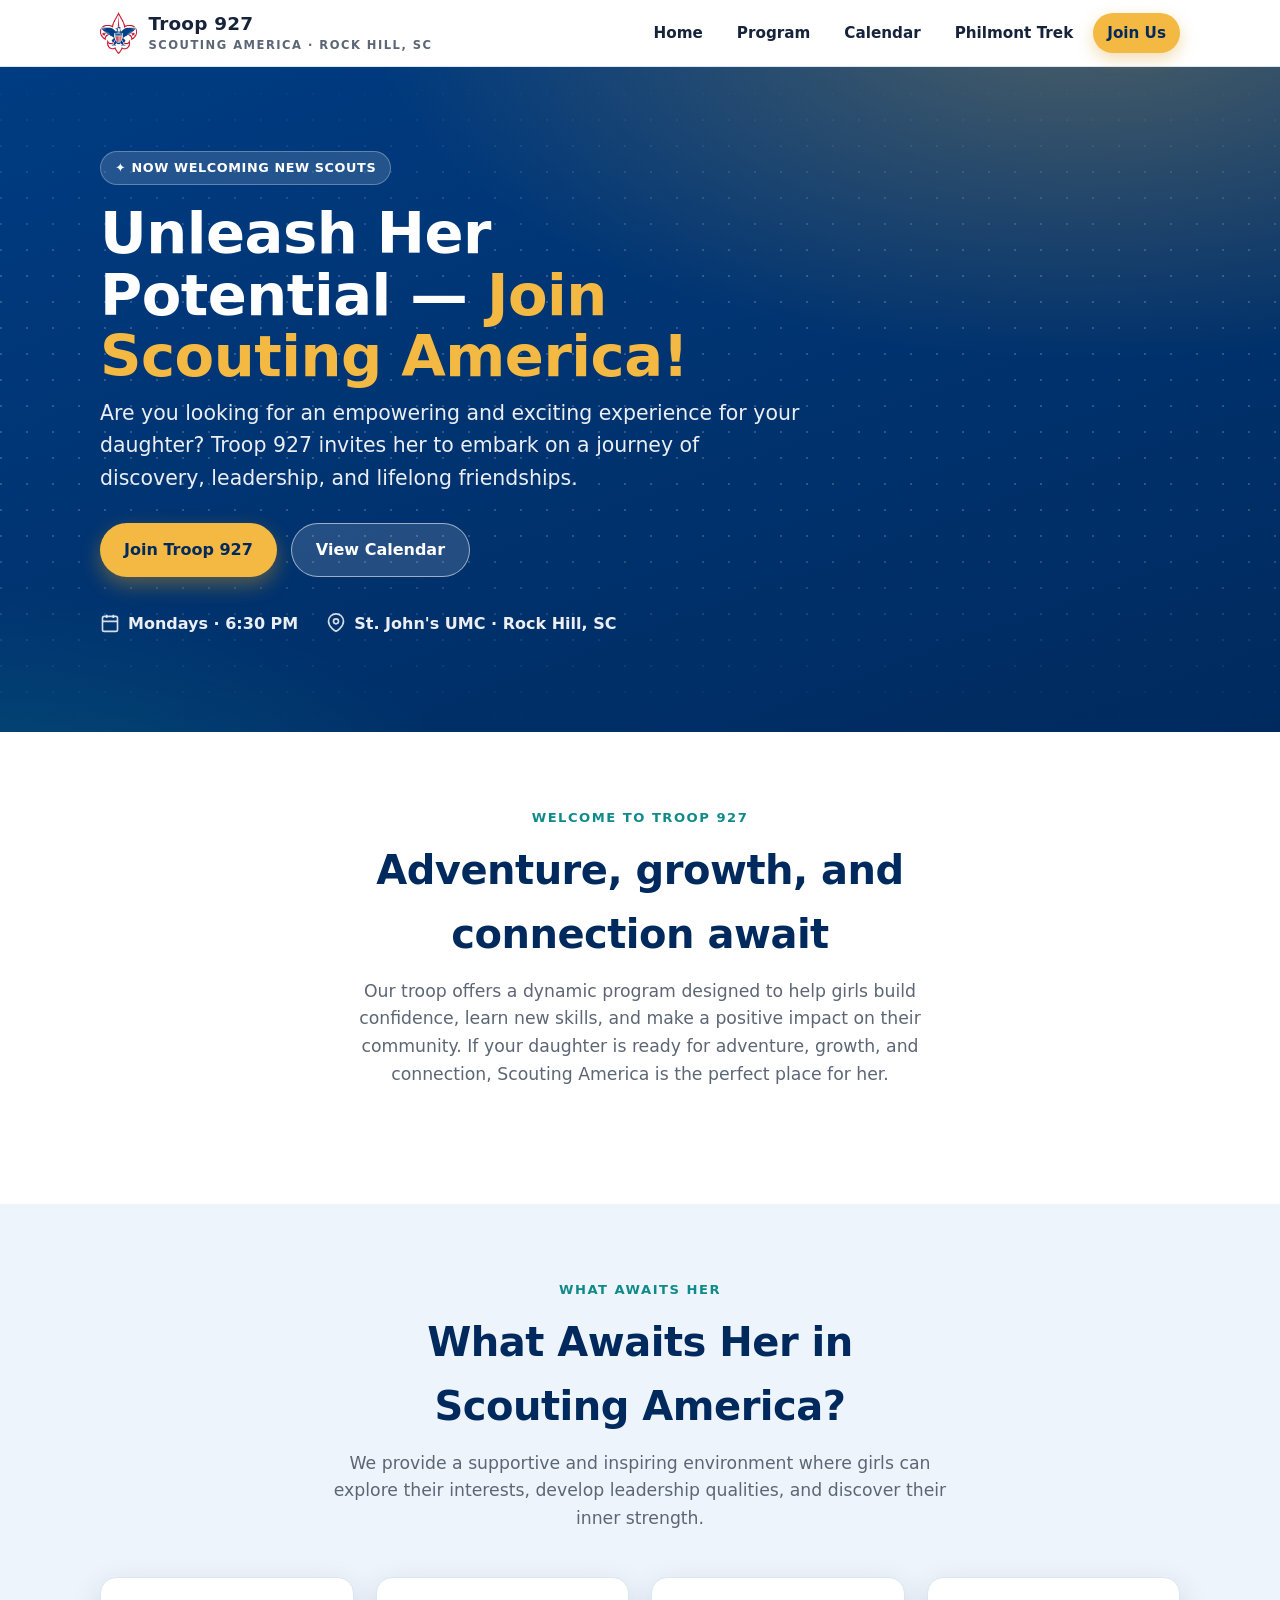
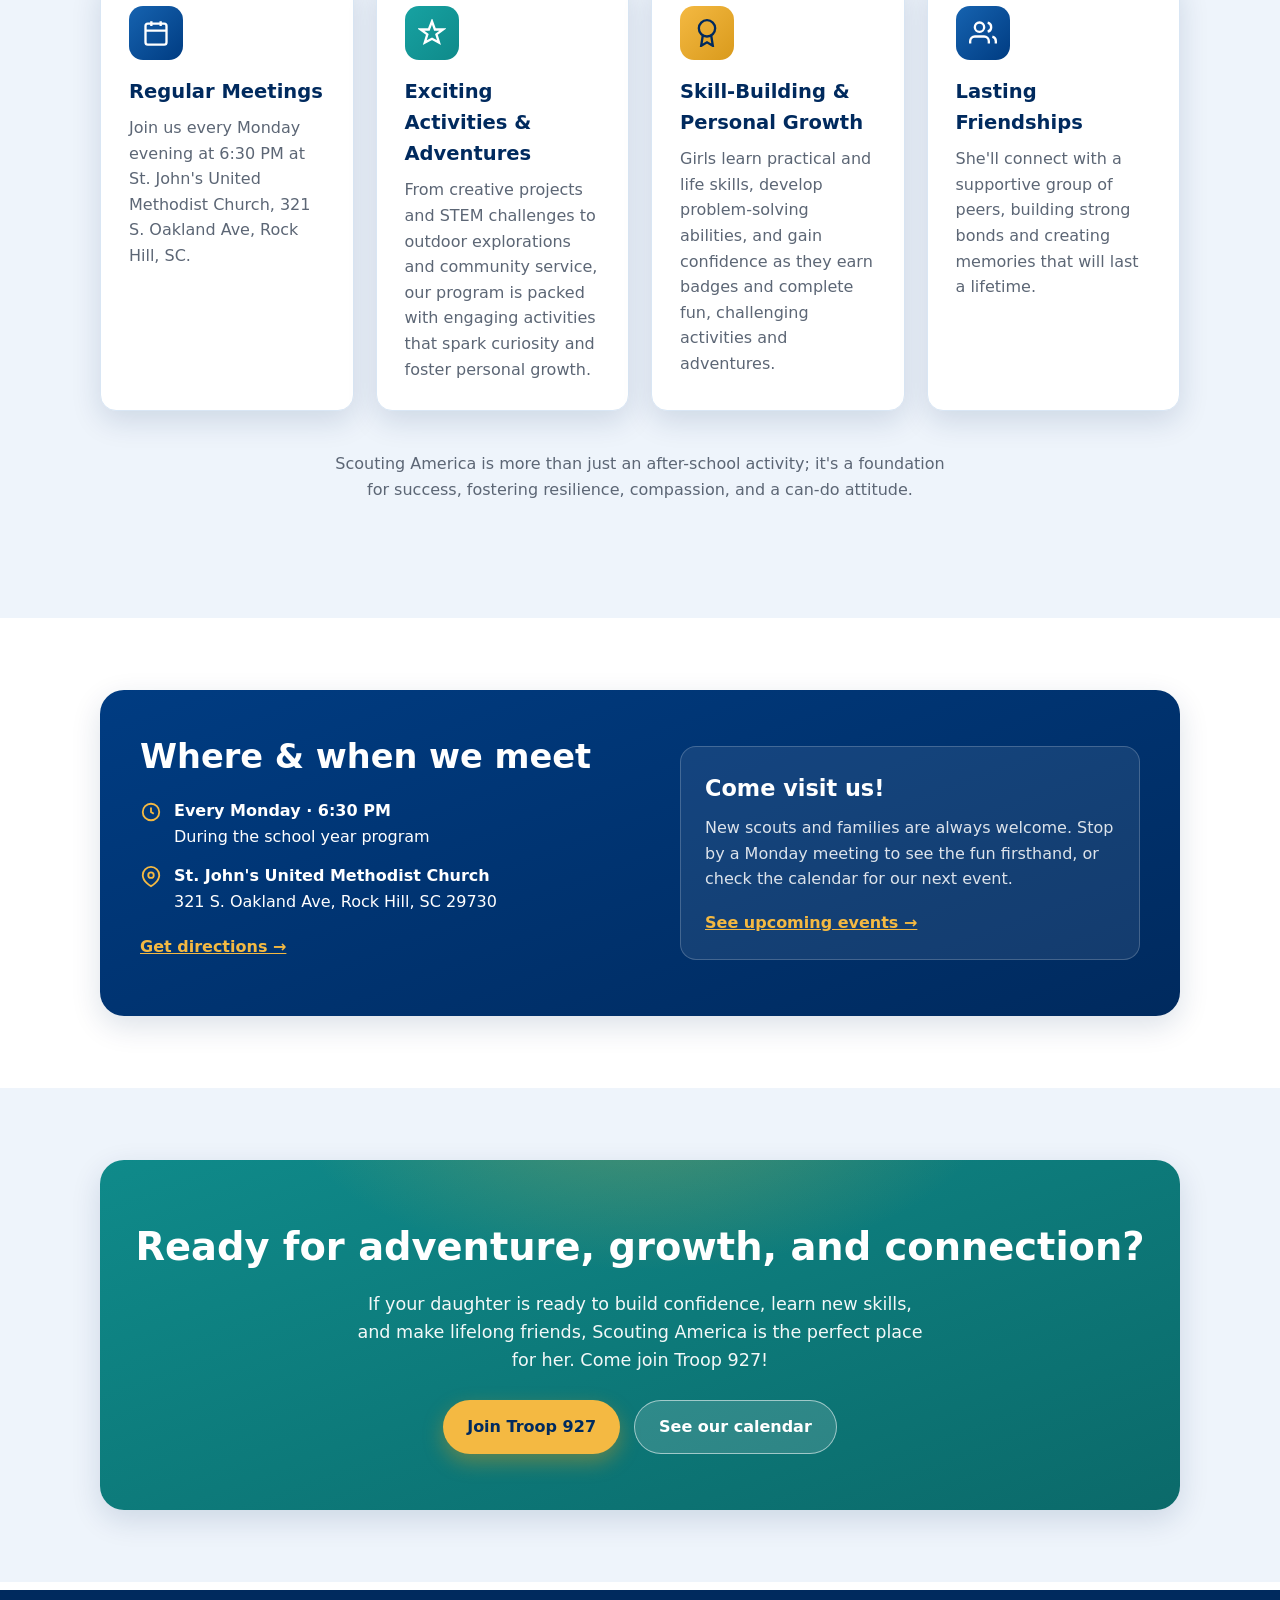
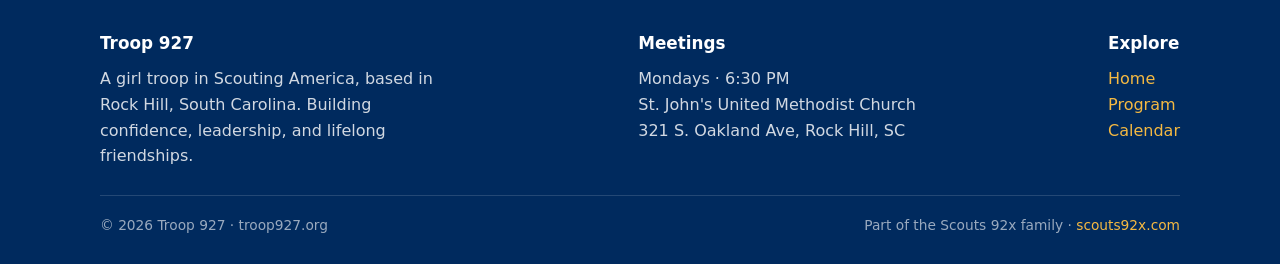
==== commit 13a835b8: "Add Philmont Cavalcade trek as /philmont-cavalcade/ subsite; link from main nav; back-links to Troop" ====
--- a/index.html
+++ b/index.html
@@ -25,6 +25,7 @@
         <a href="index.html">Home</a>
         <a href="index.html#program">Program</a>
         <a href="events.html">Calendar</a>
+        <a href="philmont-cavalcade/">Philmont Trek</a>
         <a href="index.html#join" class="cta">Join Us</a>
       </nav>
     </div>
--- a/css/styles.css
+++ b/css/styles.css
@@ -63,8 +63,8 @@
   color: var(--ink);
 }
 .brand img { height: 42px; width: auto; }
-.brand .name { font-weight: 800; font-size: 1.15rem; line-height: 1.1; letter-spacing: .2px; }
-.brand .sub { display: block; font-weight: 600; font-size: .72rem; color: var(--muted); text-transform: uppercase; letter-spacing: 1.5px; }
+.brand .name { font-weight: 800; font-size: 1.15rem; line-height: 1.2; letter-spacing: .2px; }
+.brand .sub { display: block; margin-top: 4px; font-weight: 600; font-size: .72rem; color: var(--muted); text-transform: uppercase; letter-spacing: 1.5px; }
 
 .nav {
   display: flex;
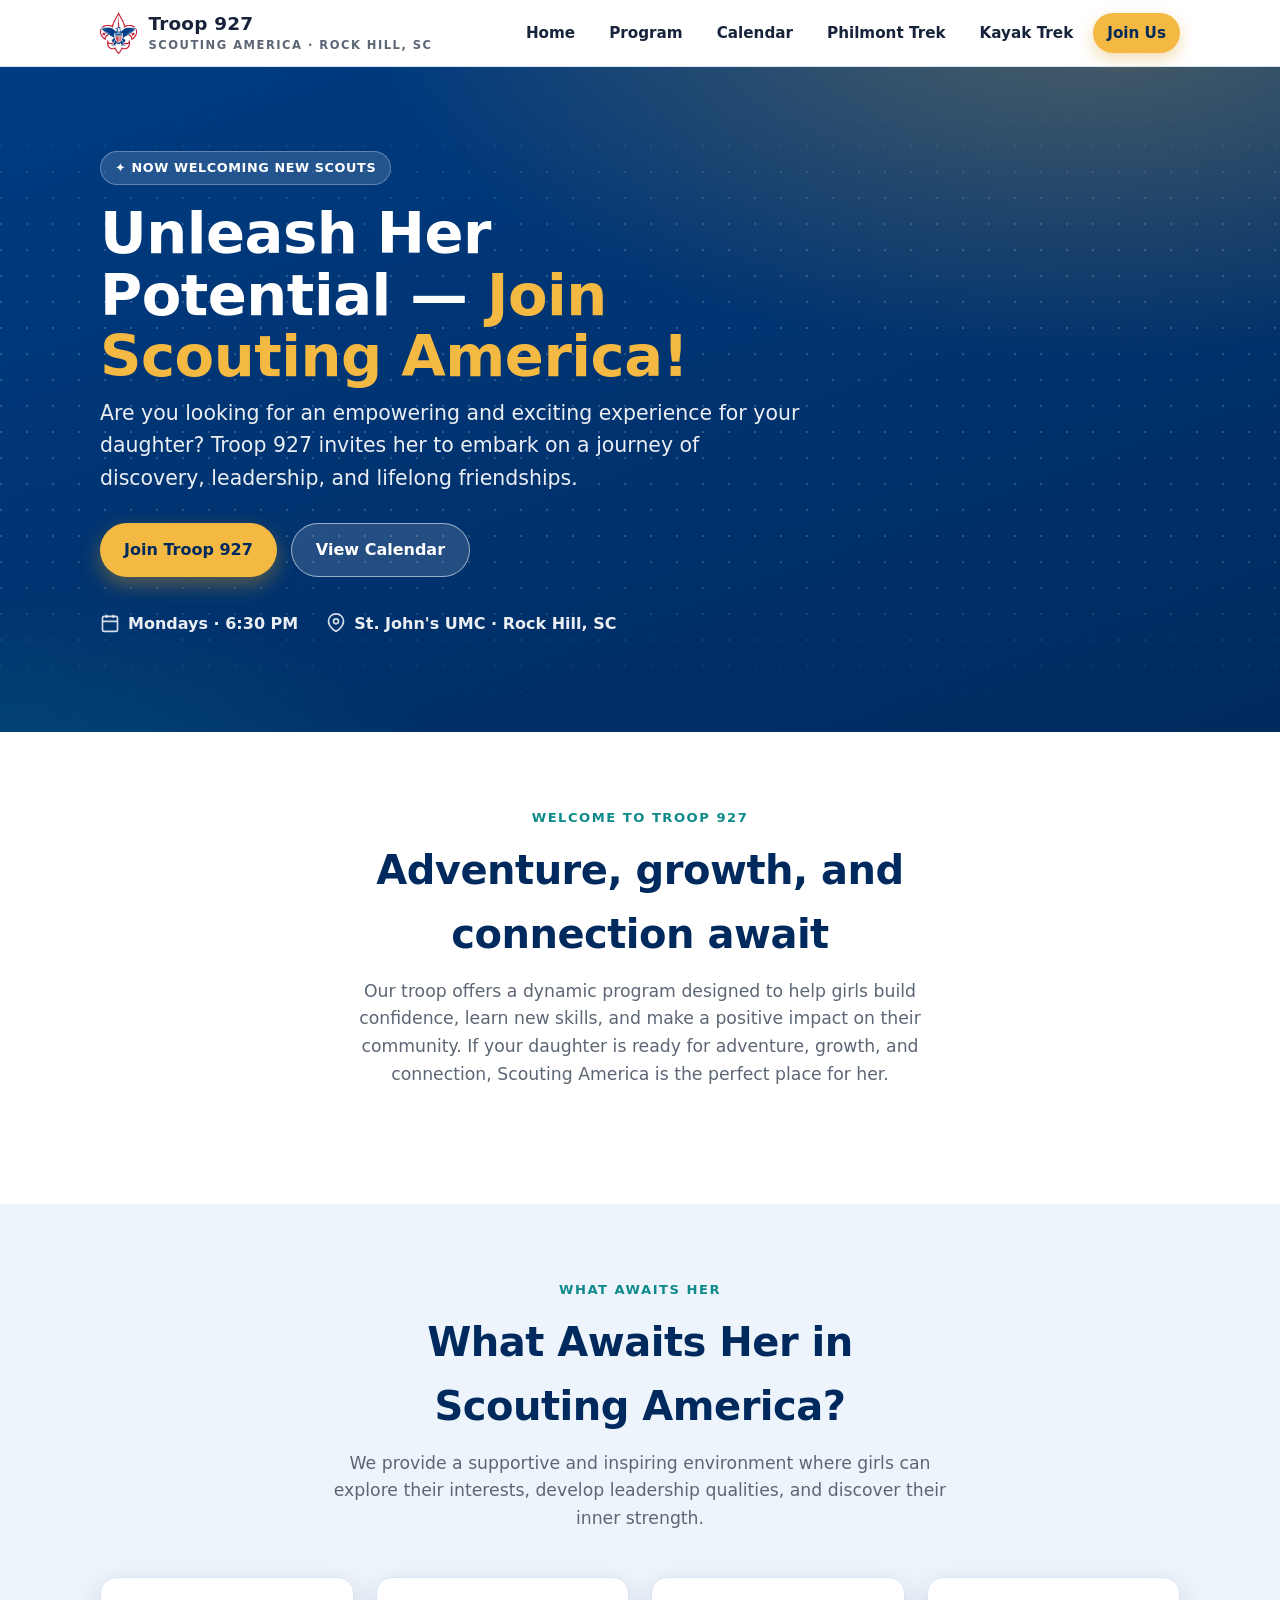
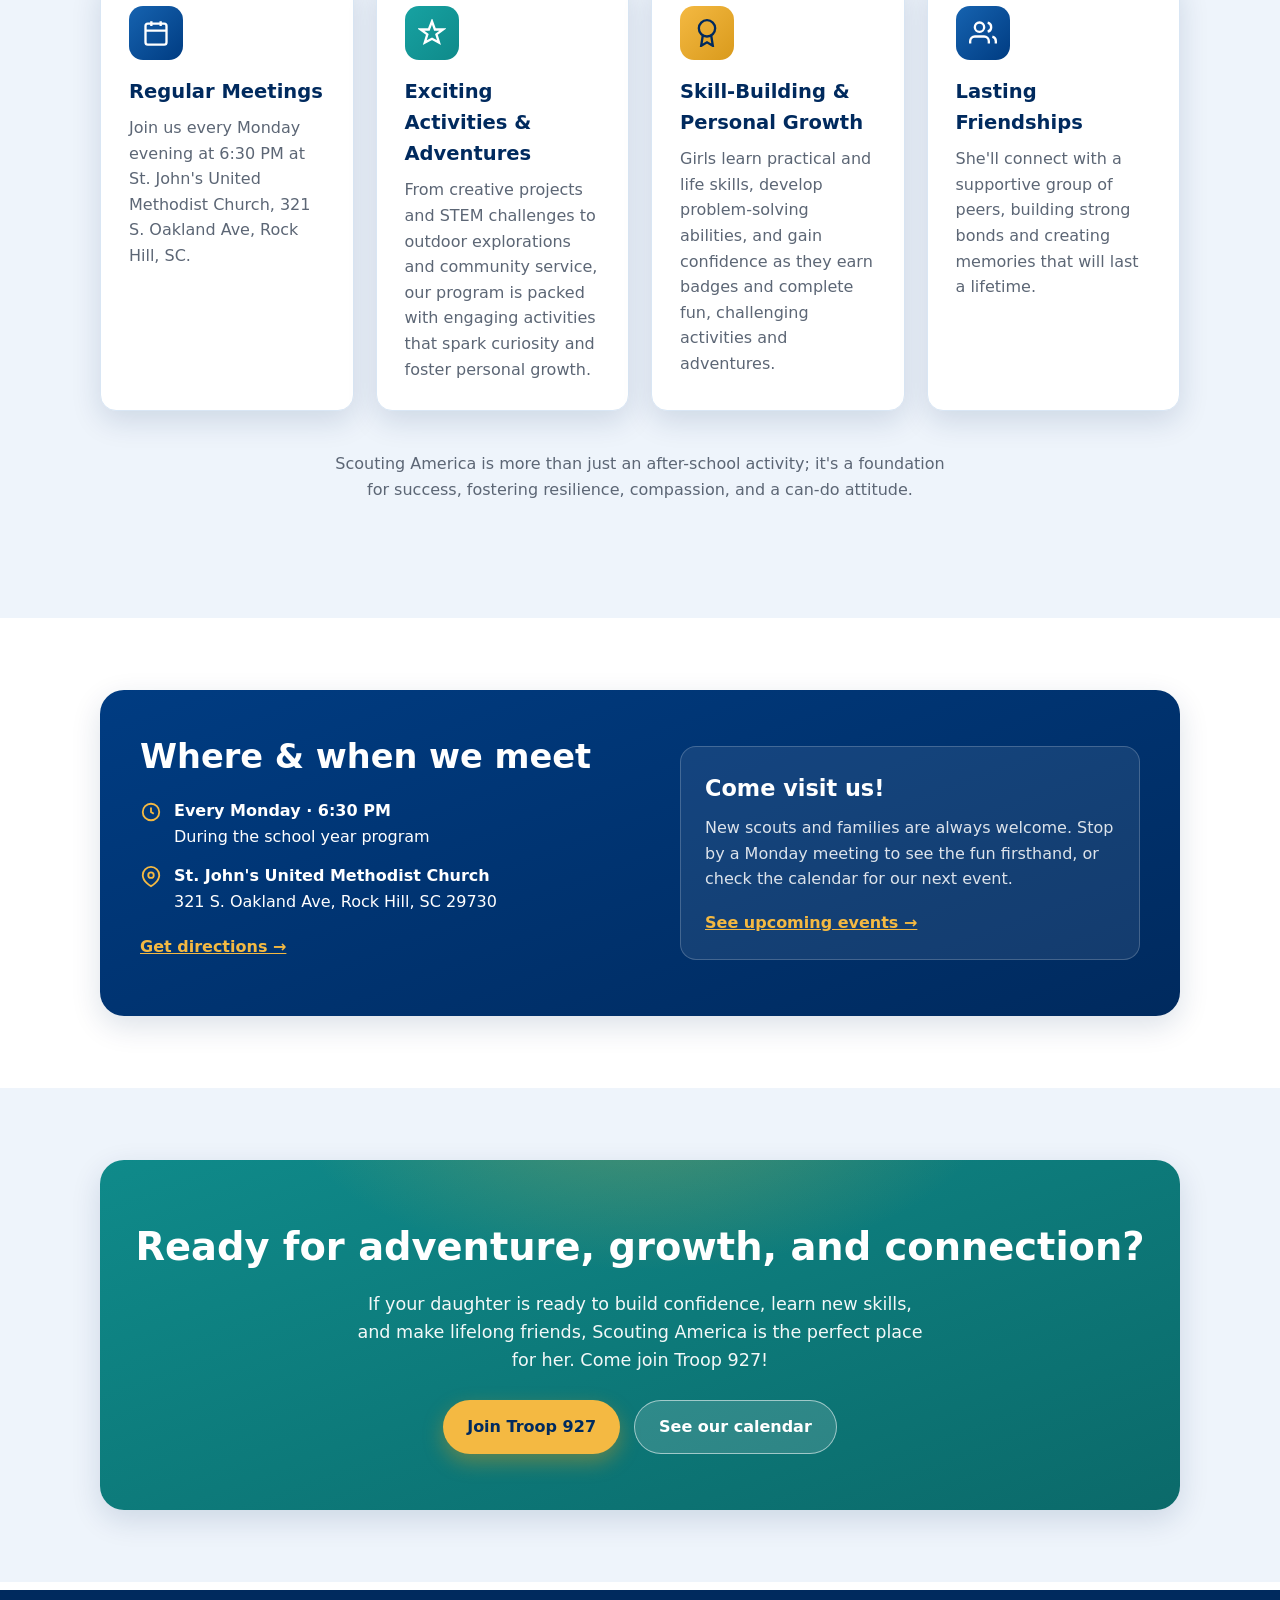
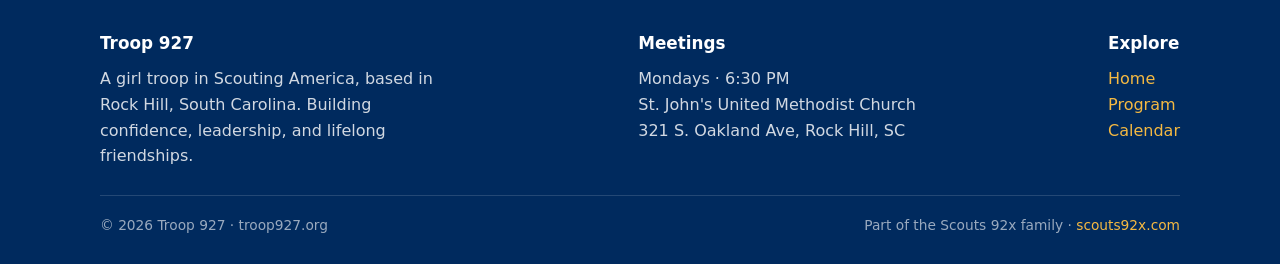
==== commit 8d262718: "Add Kayak Trek nav link to homepage (alongside Philmont Trek) Co-authored-by: Copilot <223556219+Cop" ====
--- a/index.html
+++ b/index.html
@@ -26,6 +26,7 @@
         <a href="index.html#program">Program</a>
         <a href="events.html">Calendar</a>
         <a href="philmont-cavalcade/">Philmont Trek</a>
+        <a href="summit-kayak-adventure/">Kayak Trek</a>
         <a href="index.html#join" class="cta">Join Us</a>
       </nav>
     </div>
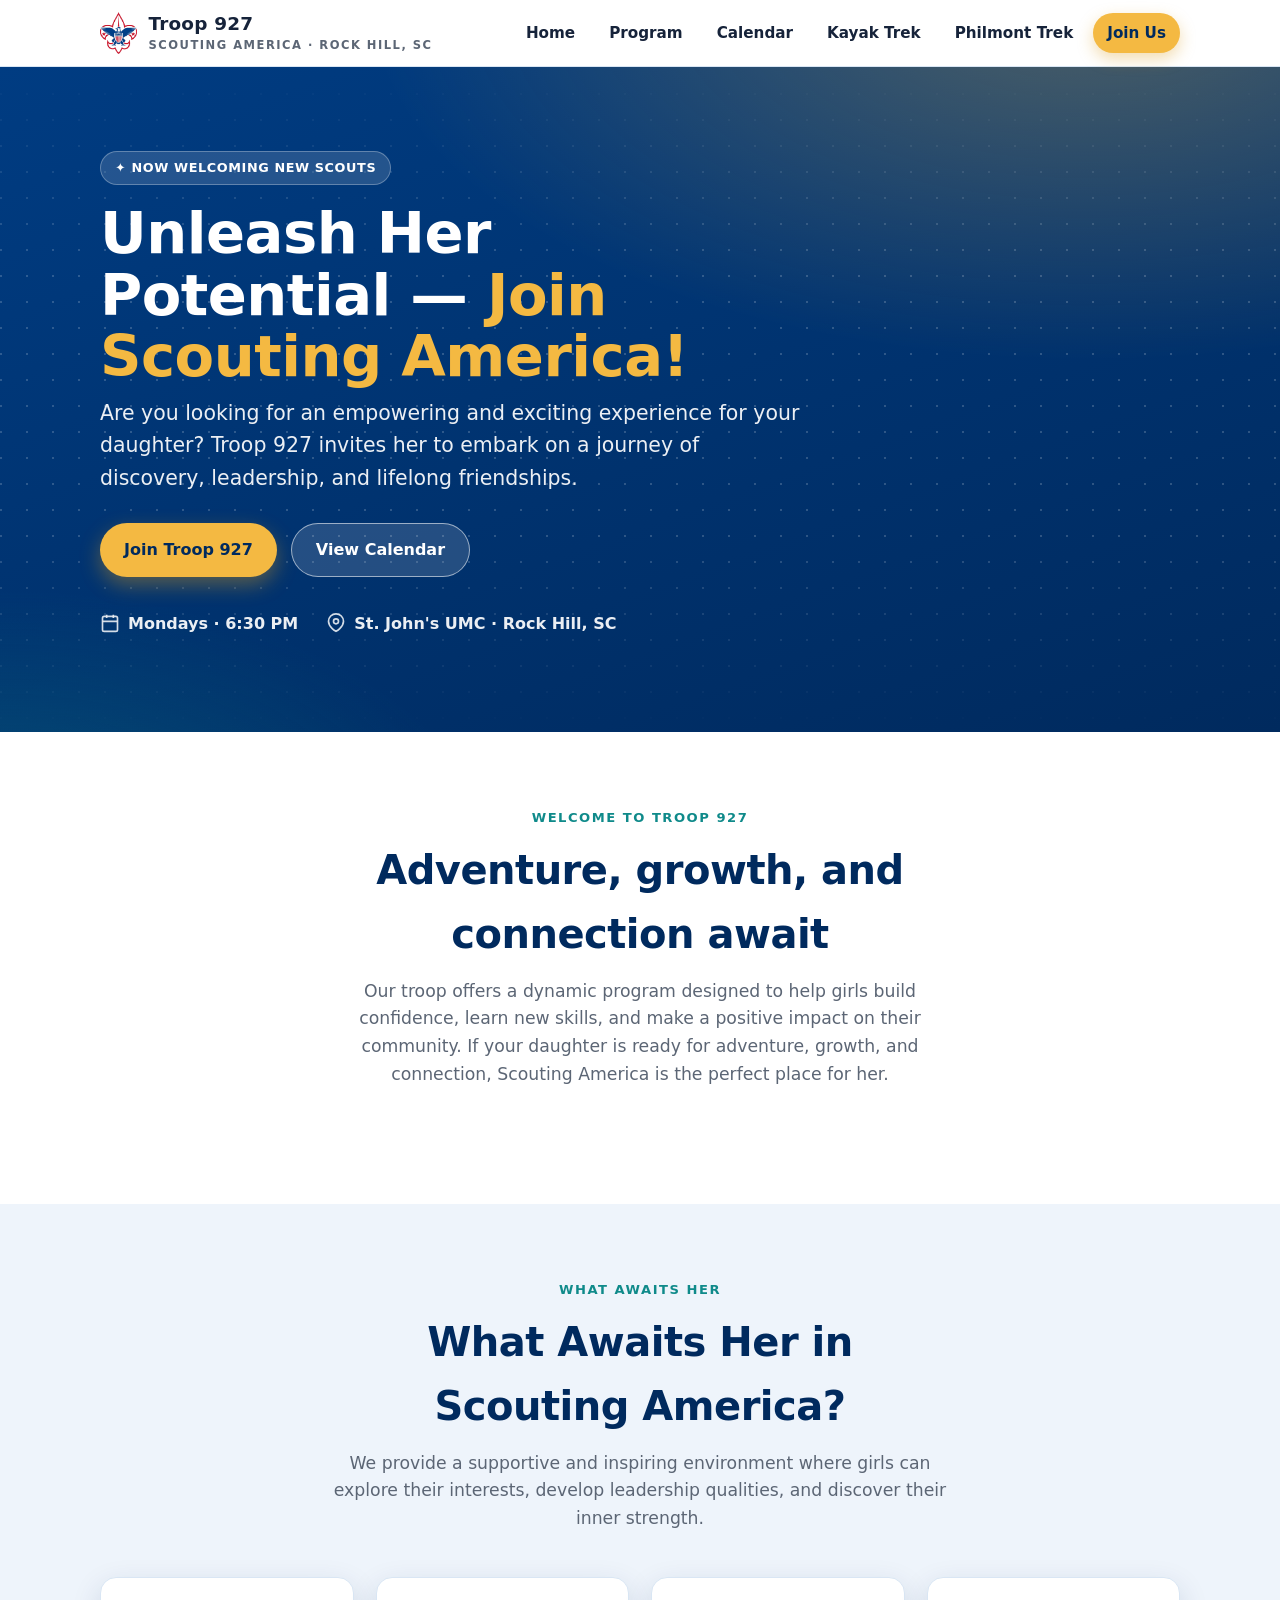
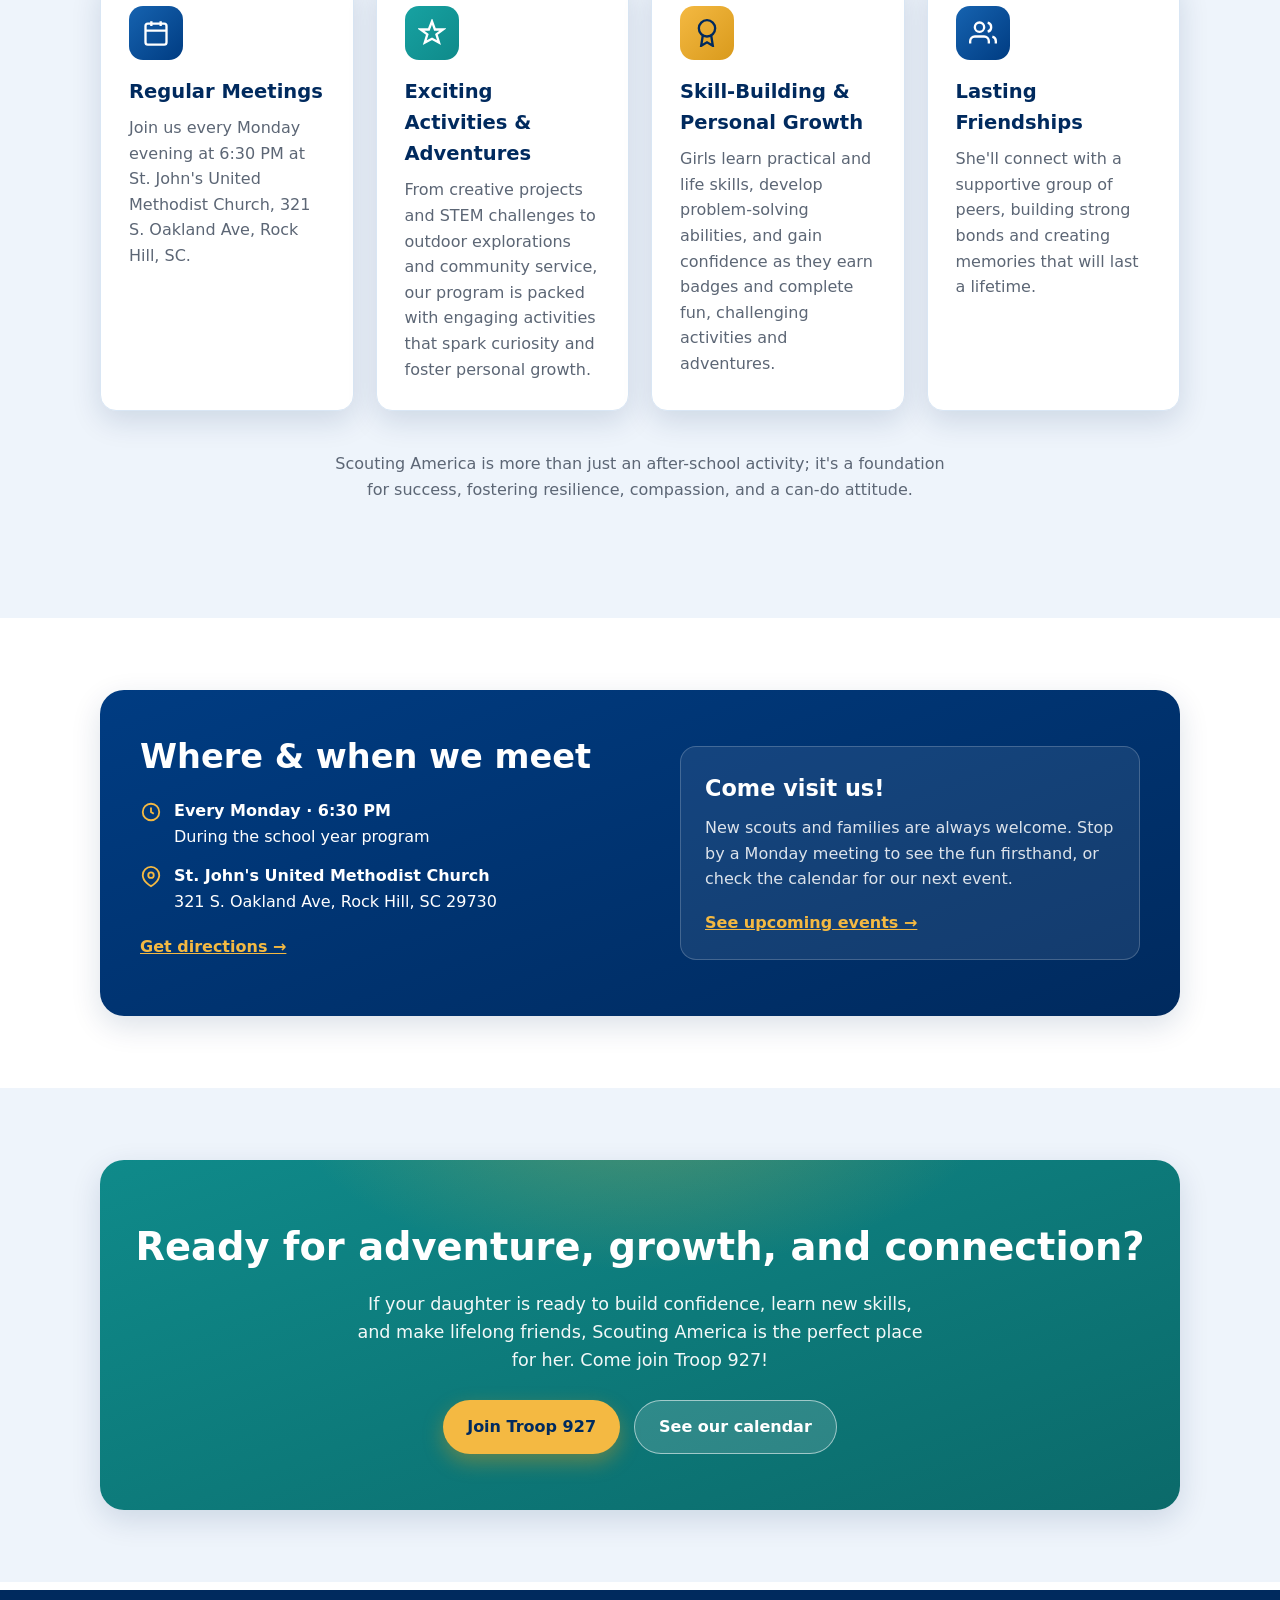
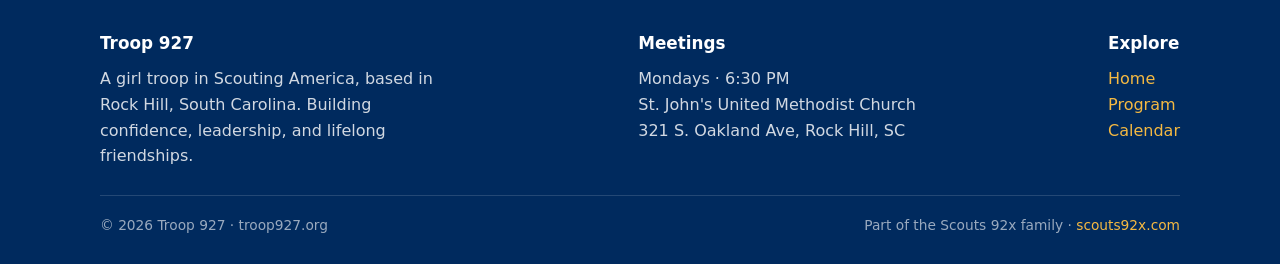
==== commit 3358cb64: "Nav: Kayak Trek before Philmont; link Kayak site from calendar trip date Co-authored-by: Copilot <22" ====
--- a/index.html
+++ b/index.html
@@ -25,8 +25,8 @@
         <a href="index.html">Home</a>
         <a href="index.html#program">Program</a>
         <a href="events.html">Calendar</a>
+        <a href="summit-kayak-adventure/">Kayak Trek</a>
         <a href="philmont-cavalcade/">Philmont Trek</a>
-        <a href="summit-kayak-adventure/">Kayak Trek</a>
         <a href="index.html#join" class="cta">Join Us</a>
       </nav>
     </div>
--- a/css/styles.css
+++ b/css/styles.css
@@ -396,6 +396,19 @@
 .tag.service { background: #e4f5ea; color: #276b3f; }
 .tag.meeting { background: #efe6f7; color: #6a3f8f; }
 .tag.today-tag { background: var(--gold); color: var(--plum-deep); }
+
+.event-link {
+  display: inline-block;
+  margin-top: 8px;
+  margin-left: 8px;
+  font-size: .82rem;
+  font-weight: 800;
+  color: var(--plum);
+  text-decoration: none;
+  border-bottom: 2px solid var(--gold);
+  padding-bottom: 1px;
+}
+.event-link:hover { color: var(--plum-deep); border-bottom-color: var(--plum); }
 
 .empty-state {
   text-align: center;
